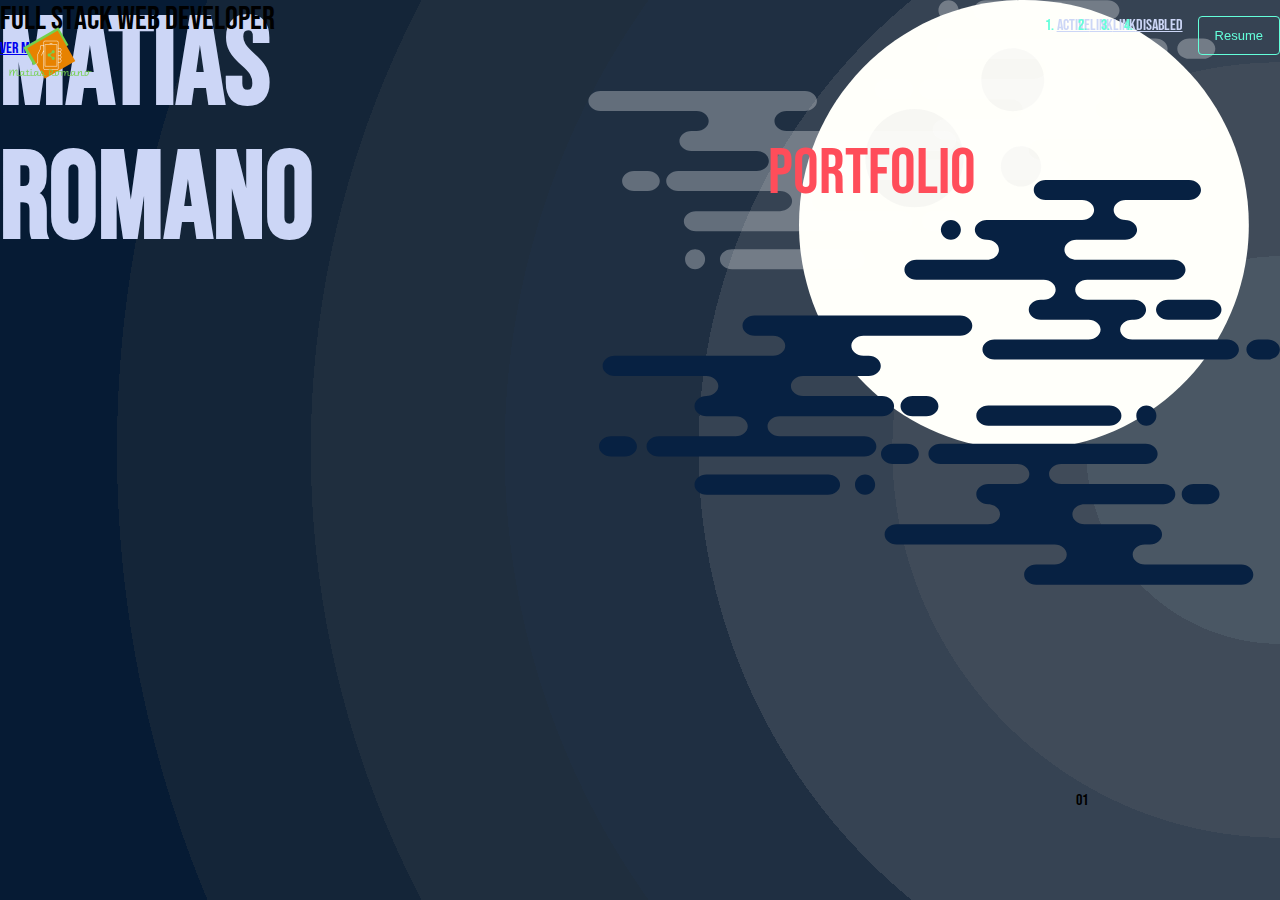
==== index.html @ b5dd3543 "cambios a la imagen del proyecto, borde de celu" ====
<!doctype html>
<html lang="en">
  <head>
    <!-- Required meta tags -->
    <meta charset="utf-8">
    <meta name="viewport" content="width=device-width, initial-scale=1">

    <!-- Bootstrap CSS -->
    <link href="https://cdn.jsdelivr.net/npm/bootstrap@5.0.2/dist/css/bootstrap.min.css" rel="stylesheet" integrity="sha384-EVSTQN3/azprG1Anm3QDgpJLIm9Nao0Yz1ztcQTwFspd3yD65VohhpuuCOmLASjC" crossorigin="anonymous">
    <link rel="preconnect" href="https://fonts.googleapis.com">
    <link rel="preconnect" href="https://fonts.gstatic.com" crossorigin>
    <link href="https://fonts.googleapis.com/css2?family=Bebas+Neue&display=swap" rel="stylesheet">
    <link rel="stylesheet" href="https://use.fontawesome.com/releases/v5.15.3/css/all.css" integrity="sha384-SZXxX4whJ79/gErwcOYf+zWLeJdY/qpuqC4cAa9rOGUstPomtqpuNWT9wdPEn2fk" crossorigin="anonymous">
    <link rel="stylesheet" href="./css/styles.css">
    <title>My curriculum</title>
  </head>
  <body class="fullscreen background-radial-gradient">
    <header>
        <div>
            <img src="../img/logo.png" alt="logo" class="w-100">
        </div> 
        <ul id="nav-list" class="nav justify-content-end align-items-center">
            <li class="nav-item pe-3 order-number-style">
              <a class="nav-link active color-gray-white" aria-current="page" href="#">Active</a>
            </li>
            <li class="nav-item pe-3 order-number-style">
              <a class="nav-link color-gray-white" href="#">Link</a>
            </li>
            <li class="nav-item pe-3 order-number-style">
              <a class="nav-link color-gray-white" href="#">Link</a>
            </li>
            <li class="nav-item pe-3 order-number-style">
              <a class="nav-link color-gray-white" href="#" tabindex="-1" aria-disabled="true">Disabled</a>
            </li>
            <li class="pe-3">
                <button class="button-costumized">Resume</button>
            </li>
        </ul>
        <div id="hamb-logo">
          <i id="menu" class="fas fa-bars"></i>
        </div>
    </header>
    <!-- Elementos de la seccion 1 -->
    <section id="section-1" class="move-inside-window">
      <h1 class="text-white font-size-title">MATIAS ROMANO</h1>
    </section>
    <div id="img-section-1" class="move-inside-window-img">
      <img src="../img/moon.svg" alt="" class="w-100">
      <p class="portfolio-title-style font-color-red">PORTFOLIO</p>
    </div>
    <div id="img-cloud-section-1" class="move-der-izq-cloud">
      <img src="../img/b_cloud01.svg" alt="" class="w-100">
    </div>
    <div id="img-cloud-section-2" class="move-der-izq-cloud">
      <img src="../img/b_cloud02.svg" alt="" class="w-100">
    </div>
    <div id="img-cloud-section-3" class="move-der-izq-cloud">
      <img src="../img/cloud1.svg" alt="" class="w-100">
    </div>
    <div id="img-cloud-section-4" class="move-der-izq-cloud">
      <img src="../img/cloud2.svg" alt="" class="w-100">
    </div>
    <div id="img-cloud-section-5" class="move-der-izq-cloud">
      <img src="../img/cloud3.svg" alt="" class="w-100">
    </div>
    <div id="number-section-1" class="move-inside-window-number">
      <p class="text-white">01</p>
    </div>
    <div id="btn-description-section-1" class="move-inside-window-btn">
      <p class="text-white font-size-subtitle">Full Stack Web Developer</p>
      <a class="btn btn-danger" href="./html/portfolio.html">Ver Mas 2</a>
    </div>
    <!-- Optional JavaScript; choose one of the two! -->
    <button id="btnMoveSection2" class="d-none"><i class="fas fa-chevron-up"></i></button>
    <button id="btnMoveSection1" class="move-btn-scroll-down-up appear-disappear-btn"><i class="fas fa-chevron-down"></i></button>
    <!-- Option 1: Bootstrap Bundle with Popper -->
    <script src="https://cdn.jsdelivr.net/npm/bootstrap@5.0.2/dist/js/bootstrap.bundle.min.js" integrity="sha384-MrcW6ZMFYlzcLA8Nl+NtUVF0sA7MsXsP1UyJoMp4YLEuNSfAP+JcXn/tWtIaxVXM" crossorigin="anonymous"></script>
    <script src="../js/main.js"></script>
    <!-- Option 2: Separate Popper and Bootstrap JS -->
    <!--
    <script src="https://cdn.jsdelivr.net/npm/@popperjs/core@2.9.2/dist/umd/popper.min.js" integrity="sha384-IQsoLXl5PILFhosVNubq5LC7Qb9DXgDA9i+tQ8Zj3iwWAwPtgFTxbJ8NT4GN1R8p" crossorigin="anonymous"></script>
    <script src="https://cdn.jsdelivr.net/npm/bootstrap@5.0.2/dist/js/bootstrap.min.js" integrity="sha384-cVKIPhGWiC2Al4u+LWgxfKTRIcfu0JTxR+EQDz/bgldoEyl4H0zUF0QKbrJ0EcQF" crossorigin="anonymous"></script>
    -->
  </body>
</html>
---- css/styles.css ----
* {
    margin: 0;
    padding: 0;
}

body {
    overflow: hidden;
    font-family: 'Bebas Neue', cursive;
}

header {
    /* background-color: #0a192f; */
    display: grid;
    grid-template-columns: 100px 1fr;
    position: fixed;
    top: 0;
    left: 0;
    background: transparent;
    right: 0;
    width: 100vw;
    z-index: 999;
}

header .color-gray-white {
    color: #ccd6f6;
}
 
.order-number-style {
    list-style: auto;
}

.order-number-style::marker {
    color: #64ffda;
}

.button-costumized {
    color: #64ffda;
    background-color: transparent;
    border: 1px solid #64ffda;
    border-radius: 4px;
    padding: 0.75rem 1rem;
    /* font-family: var(--font-mono); */
    line-height: 1;
    text-decoration: none;
    cursor: pointer;
    /* transition: var(--transition); */
    margin-left: 15px;
    font-size: 13px;
}

.fullscreen {
    position: relative;
    width: 100%;
    height: 100vh;
    transition: all 0.5s ease;
}

.background-radial-gradient {
    background-image: radial-gradient(circle at center right, rgb(74,87,100) 0%, rgb(74,87,100) 14.286%,rgb(64,75,89) 14.286%, rgb(64,75,89) 28.572%,rgb(54,67,83) 28.572%, rgb(54,67,83) 42.858%,rgb(31,47,66) 42.858%, rgb(31,47,66) 57.144%,rgb(31,46,62) 57.144%, rgb(31,46,62) 71.43%,rgb(20,37,56) 71.43%, rgb(20,37,56) 85.716%,rgb(6,27,52) 85.716%, rgb(6,27,52) 100.002%);
}

.move-out-window {
    transform: translate(0, -100px) 
}
.move-out-window-img{
    transform: translate(0, -1000px)
}

.move-out-window-number{
    /* display: none; */
}

.move-out-window-btn {
    transform: translate(-100px, 90vh)
}


.move-inside-window {
    animation-name: mover-arriba-abajo-izq-der;
    animation-duration: 1.5s;
    animation-timing-function: ease;
    animation-delay: 0s;
    animation-iteration-count: 1;
    animation-direction: normal;
    animation-fill-mode:both;  
}

.move-outside-window {
    animation-name: mover-abajo-arriba-der-izq;
    animation-duration: 1.5s;
    animation-timing-function: ease;
    animation-delay: 0s;
    animation-iteration-count: 1;
    animation-direction: normal;
    animation-fill-mode:both;  
}

.move-inside-window-img {
    animation-name: mover-arriba-abajo-der-izq;
    animation-duration: 1.5s;
    animation-timing-function: ease;
    animation-delay: 0s;
    animation-iteration-count: 1;
    animation-direction: normal;
    animation-fill-mode:both;  
}

.move-outside-window-img {
    animation-name: mover-abajo-arriba-izq-der;
    animation-duration: 1.5s;
    animation-timing-function: ease;
    animation-delay: 0s;
    animation-iteration-count: 1;
    animation-direction: normal;
    animation-fill-mode:both;  
}

.move-inside-window-number{
    animation-name: mover-abajo-arriba-der-izq-number;
    animation-duration: 1.5s;
    animation-timing-function: ease;
    animation-delay: 0s;
    animation-iteration-count: 1;
    animation-direction: normal;
    animation-fill-mode:both;
}

.move-outside-window-number{
    animation-name: mover-arriva-abajo-izq-der-number;
    animation-duration: 1.5s;
    animation-timing-function: ease;
    animation-delay: 0s;
    animation-iteration-count: 1;
    animation-direction: normal;
    animation-fill-mode:both;
}

.move-inside-window-btn{
    animation-name: mover-abajo-arriba-izq-der-btn;
    animation-duration: 1.5s;
    animation-timing-function: ease;
    animation-delay: 0s;
    animation-iteration-count: 1;
    animation-direction: normal;
    animation-fill-mode:both;
} 

.move-outside-window-btn{
    animation-name: mover-arriba-abajo-der-izq-btn;
    animation-duration: 1.5s;
    animation-timing-function: ease;
    animation-delay: 0s;
    animation-iteration-count: 1;
    animation-direction: normal;
    animation-fill-mode:both;
} 

.move-btn-scroll-up-down{
    animation-name: mover-boton-hacia-abajo;
    animation-duration: 1.5s;
    animation-timing-function: ease;
    animation-delay: 0s;
    animation-iteration-count: 1;
    animation-direction: normal;
    animation-fill-mode:both;
} 

.move-btn-scroll-down-up{
    animation-name: mover-boton-hacia-arriba;
    animation-duration: 1.5s;
    animation-timing-function: ease;
    animation-delay: 0s;
    animation-iteration-count: 1;
    animation-direction: normal;
    animation-fill-mode:both;
} 

.move-der-izq-cloud{
    animation-name: mover-der-izq;
    animation-duration: 1.5s;
    animation-timing-function: ease;
    animation-delay: 0s;
    animation-iteration-count: 1;
    animation-direction: normal;
    animation-fill-mode:both;
} 

.move-izq-der-cloud{
    animation-name: mover-izq-der;
    animation-duration: 1.5s;
    animation-timing-function: ease;
    animation-delay: 0s;
    animation-iteration-count: 1;
    animation-direction: normal;
    animation-fill-mode:both;
} 

.appear-disappear-btn{
    animation-name: button-animation;
    animation-duration: 1.5s;
    animation-timing-function: ease;
    animation-delay: 0s;
    animation-iteration-count: infinite;
    animation-direction: normal;
    animation-fill-mode:both;
} 

/* Barras de cargar */
.load-bar-1{
    animation-name: cargar-barra-uno;
    animation-duration: 1.5s;
    animation-timing-function: ease;
    animation-delay: 0s;
    animation-iteration-count: 1;
    animation-direction: normal;
    animation-fill-mode:both;
} 

.load-bar-2 {
    animation-name: cargar-barra-dos;
    animation-duration: 1.5s;
    animation-timing-function: ease;
    animation-delay: 0s;
    animation-iteration-count: 1;
    animation-direction: normal;
    animation-fill-mode:both;
}

.load-bar-3 {
    animation-name: cargar-barra-tres;
    animation-duration: 1.5s;
    animation-timing-function: ease;
    animation-delay: 0s;
    animation-iteration-count: 1;
    animation-direction: normal;
    animation-fill-mode:both;
}
.load-bar-4 {
    animation-name: cargar-barra-cuatro;
    animation-duration: 1.5s;
    animation-timing-function: ease;
    animation-delay: 0s;
    animation-iteration-count: 1;
    animation-direction: normal;
    animation-fill-mode:both;
}
.load-bar-5 {
    animation-name: cargar-barra-cinco;
    animation-duration: 1.5s;
    animation-timing-function: ease;
    animation-delay: 0s;
    animation-iteration-count: 1;
    animation-direction: normal;
    animation-fill-mode:both;
}
.load-bar-6 {
    animation-name: cargar-barra-seis;
    animation-duration: 1.5s;
    animation-timing-function: ease;
    animation-delay: 0s;
    animation-iteration-count: 1;
    animation-direction: normal;
    animation-fill-mode:both;
}
.load-bar-7 {
    animation-name: cargar-barra-siete;
    animation-duration: 1.5s;
    animation-timing-function: ease;
    animation-delay: 0s;
    animation-iteration-count: 1;
    animation-direction: normal;
    animation-fill-mode:both;
}
.load-bar-8 {
    animation-name: cargar-barra-ocho;
    animation-duration: 1.5s;
    animation-timing-function: ease;
    animation-delay: 0s;
    animation-iteration-count: 1;
    animation-direction: normal;
    animation-fill-mode:both;
}

.load-bar-9 {
    animation-name: cargar-barra-nueve;
    animation-duration: 1.5s;
    animation-timing-function: ease;
    animation-delay: 0s;
    animation-iteration-count: 1;
    animation-direction: normal;
    animation-fill-mode:both;
}

.card-animation{
    animation-name: moverImagenLeftToRight;
    animation-duration: 1.5s;
    animation-timing-function: ease;
    animation-delay: 0s;
    animation-iteration-count: 1;
    animation-direction: normal;
    animation-fill-mode:both;  
}
.card-animation-y{
    animation-name: mover;
    animation-duration: 1.5s;
    animation-timing-function: ease;
    animation-delay: 0s;
    animation-iteration-count: 1;
    animation-direction: normal;
    animation-fill-mode:both;  
}

.card-animation-y-delay-1{
    animation-name: mover;
    animation-duration: 0.5s;
    animation-timing-function: ease;
    animation-delay: 0s;
    animation-iteration-count: 1;
    animation-direction: normal;
    animation-fill-mode:both;  
}

.card-animation-y-delay-2{
    animation-name: mover;
    animation-duration: 1.5s;
    animation-timing-function: ease;
    animation-delay: 0.5s;
    animation-iteration-count: 1;
    animation-direction: normal;
    animation-fill-mode:both;  
}

.card-animation-y-delay-3{
    animation-name: mover;
    animation-duration: 1.5s;
    animation-timing-function: ease;
    animation-delay: 1s;
    animation-iteration-count: 1;
    animation-direction: normal;
    animation-fill-mode:both;  
}

.bar-container {
    display: grid;
    grid-template-columns: 100px 1fr;
    align-items: center;
    margin-bottom: 2vh;
}

.logo-tool-container {
    display: flex;
    justify-content: center;
    margin-right: 1vw;
    width: 80px;
    height: 20px;
}

/* Contenedor de botones */
.contenedor-botones {
    position: absolute;
    bottom: 0;
    width: 100vw;
    display: flex;
    justify-content: center;
    align-items: center;
    flex-direction: column;
}

.nav-styles-sm{
    display: flex!important;
    background: radial-gradient(black, transparent);
    background-image: linear-gradient(to right, #072142, #8c2b7a 42%, #ff4d5a);
    flex-direction: column;
    position: absolute;
    width: 100vw;
    height: 100vh;
    justify-content: center!important;
    align-items: center!important;
}

#btnMoveSection2 {
    background: transparent;
    border: none;
    color: #ccd6f6;
    font-size: 2rem;
    position: absolute;
    bottom: 50px;
    right: 45vw;
}

#btnMoveSection1 {
    background: transparent;
    border: none;
    color: #ccd6f6;
    font-size: 2rem;
    position: absolute;
    bottom: 1vh;
    right: 45vw;
}

#section-1, #section-2, #section-3 {
    position: absolute;
    transition: all 0.5s ease;
    width: 20vw;
}
#img-section-1, #img-section-2, #img-section-3 {
    position: absolute;
    height: 50vh;
    width: 40vw;
    right: 0;
    transition: all 0.5s ease;
}

#number-section-1, #number-section-2, #number-section-3 {
    position: absolute;
    bottom: 10vh;
    right: 15vw;
    transition: all 0.5s ease;
}

#btn-description-section-1, #btn-description-section-2, #btn-description-section-3 {
    position: absolute;
    width: 35vw;
    transition: all 0.5s ease;
}

#img-cloud-section-2 {
    position: absolute;
    height: 20vh;
    right:5vw;
    top: 0;
}

#img-cloud-section-1 {
    position: absolute;
    height: 20vh;
    top: 10vh;
    right:25vw;
}

#img-cloud-section-3 {
    position: absolute;
    height: 20vh;
    top: 10vh;
    right:25vw;
}

#img-cloud-section-3 {
    position: absolute;
    height: 20vh;
    top: 20vh;
    right: 0;
}

#img-cloud-section-4 {
    position: absolute;
    height: 20vh;
    top: 35vh;
    right:24vw;
}

#img-cloud-section-5 {
    position: absolute;
    height: 20vh;
    top: 45vh;
    right:2vw;
}

img {
    width: 100%;
    height: 100%;
    object-fit: contain;
    pointer-events: none;
}


.font-size-title {
    font-size: 7.6rem;
}
.font-size-subtitle{
    font-size: 2rem;
}

.font-color-red {
    color: #ff4d5a;
}

.portfolio-title-style{
    position: absolute;
    top: 30%;
    font-size: 5vw;
    z-index: 1000;
}

#hamb-logo{
    display: none;
}
.no-mostrar {
    display: none;
}

.load-bar-border {
    width: 100%;
    height: 10px;
    border: 1px solid gray;
    border-radius: 5px;
}

.fill-color{
    background-image: linear-gradient(to right, #072142, #8c2b7a 42%, #ff4d5a);
    border-radius: 5px;
    transition: all 0.5s ease;
}

#nav-list{
    display: flex;
    justify-content: flex-end;
    padding-top: 1rem;
    list-style: none;
}

#rombo .contenido{
    border-radius:10px;
    background-color:rgb(60, 221, 185);
    padding:0;
    width:200px;
    height:200px;
    margin:auto;
    text-align:center;
    display:block;
    border:5px solid white;
    -ms-transform: rotate(45deg);
    -webkit-transform: rotate(45deg); 
    transform: rotate(45deg);
    /* transform: sesgar (25deg);
    -webkit-transform: asimetría (25deg);
    -moz-transform: sesgar (25deg);
    -ms-transform: sesgar (25deg);
    -o-transform: sesgar (25deg);
    transition: transform  0.1s cubic-bezier(0, 1.8, 1, 1.8); */
}

.container-skills-and-photo {
    display: grid;
    /* justify-content: space-around; */
    grid-template-columns: repeat(2, 1fr);
    justify-content: center;
    align-items: center;
    grid-column-gap: 5vw;
}

.skills {
    padding: 0 15%;
}

.photo {
    position: relative;
    width: 300px;
    height: 300px;
    margin: 0 auto;
    background-color: #124170; /* Used if the image is unavailable */
    background-position: center; /* Center the image */
    background-repeat: no-repeat; /* Do not repeat the image */
    background-size: cover; /* Resize the background image to cover the entire container */
    clip-path: polygon(50% 0%, 100% 50%, 50% 100%, 0% 50%);
    transition: all 0.5s ease;
}
.photo img{
    opacity: 0.5;
    transition: all 0.5s ease;
}
.photo:hover {
    opacity: 0.9;
    background-color: #64ffda;
}
.photo:hover img{
    opacity: 1;
    width: 100%;
    height: 100%;
}
.adaptar-imagen-dev {
    clip-path: polygon(50% 0%, 100% 50%, 50% 100%, 0% 50%);
    width: 290px;
    height: 290px;
    object-fit: cover;
}
.adaptar-imagen-dev:hover {
    opacity: 0.5;
}
.about-me-data{
    display: none;
}

.about-me-data-lg{
    display: block;
}

.body-about-me {
    background-color: #0a192f;
    overflow: hidden;
    font-family: 'Roboto', sans-serif;
}

.btn-education {
    text-decoration: none;
    background-color: transparent;
    color: #8892b0;
    font-size: 13px;
    border: 0;
    border-left: 2px solid #233554;
    transition: all 0.5s ease;
}

.general-styles-ed-data {
    transition: all 0.5s ease;
}

.selected-btn-education {
    border-left: 2px solid #64ffda;  
}

.deselected-btn-education {
    border-left: 2px solid #233554;  
}

.education-button-container {
    display: grid;
}

.education-container {
    height: 30vh;
    display: grid;
    grid-template-columns: repeat(2, 1fr);
}

.gray-white-color {
    color: #ccd6f6;
}

.green-color {
    color: #64ffda;
}

.gray-darker-color {
    color:#8892b0;
}

.hide-education-information{
    display: none;
}

.show-education-information{
    display: block;
    -webkit-animation: fadeIn 1s;
    animation: fadeIn 1s;
}

.footer-styles{
    overflow: hidden;
    position: relative;
}

.square-2 {
    transform: translate(0, 30px) rotate(-9deg);
    background: #64ffda;
    height: 40vh;
    width: 200%;
    text-align: center;
}

.social-media {
    position: absolute;
    top: 20%;
    left: 5%;
    display: flex;
    margin: 0 20px;
    font-size: 40px;
}
.derechos-reservados {
    position: absolute;
    right: 20%;
    top: 5%;
    color: #ff4d5a;
    z-index: 100;
}

.logo-footer-container {
    width: 90px;
    display: flex;
    height: 90px;
    margin: 0 auto;
}

.padding-top-costumized {
    padding-top: 20vh;
}

.modify-background{
    padding: 5px 3vw;
    background-color: rgba(10, 25, 47, 0.85);
    backdrop-filter: blur(10px);
    opacity: 1;
    transition: all 0.3s ease;
}

.ocultar-header {
    transition: all 0.3s ease-out;
    transform: translate(0, -100px);
    /* opacity: 0;
    height: 0; */
    overflow: hidden;
}

.mostrar-header {
    position: fixed;
    transform: translate(0, 50px);
    top: -65px;
    left: 0;
    right: 0;
    z-index: 999;
    /* transition: 0.2s top cubic-bezier(.5,.73,.5,.74); */
}

.titulos-secciones {
    color: #ccd6f6;
    font-weight: 900;
}
.project-content {
    position: relative;
    grid-area: 1 / 1 / -1 / 7;
}
.project-overline {
    margin: 10px 0px;
    color: #64ffda;
    font-size: 13px;
    font-weight: 400;
}
.project-title a {
    color: #ccd6f6;
    font-size: clamp(24px, 5vw, 28px);
    margin: 0px 0px 20px;
    text-decoration: none;
}

.project-description {
    box-shadow: 0 10px 30px -15px rgba(2,12,27,0.7);
    transition: all 0.25s cubic-bezier(0.645, 0.045, 0.355, 1);
    position: relative;
    z-index: 2;
    padding: 25px;
    border-radius: 4px;
    background-color: #112240;
    color: #a8b2d1;
    font-size: 18px;
}
.project-tech-list {
    display: flex;
    flex-wrap: wrap;
    position: relative;
    z-index: 2;
    margin: 25px 0px 10px;
    padding: 0px;
    list-style: none;
}

.project-tech-list li {
    margin: 0px 20px 5px 0px;
    color: #a8b2d1;
    font-size: 13px;
    white-space: nowrap;
}

.project-links {
    display: flex;
    -webkit-box-align: center;
    align-items: center;
    position: relative;
    margin-top: 10px;
    margin-left: -10px;
    color: #ccd6f6;
}

.project-links a {
    display: flex;
    -webkit-box-pack: center;
    justify-content: center;
    -webkit-box-align: center;
    align-items: center;
    padding: 10px;
    position: relative;
    z-index: 1;
    text-decoration: none;
    text-decoration-skip-ink: auto;
    color: inherit;
    position: relative;
    transition: all 0.25s cubic-bezier(0.645, 0.045, 0.355, 1);;
}

.estilosli {
    position: relative;
    display: grid;
    gap: 10px;
    grid-template-columns: repeat(12, 1fr);
    -webkit-box-align: center;
    align-items: center;
}

#hexagon {
    width: 100px;
    height: 57.735px;
    background: red;
    position: relative;
  }
  #hexagon::before {
    content: "";
    position: absolute;
    top: -28.8675px;
    left: 0;
    width: 0;
    height: 0;
    border-left: 50px solid transparent;
    border-right: 50px solid transparent;
    border-bottom: 28.8675px solid red;
  }
  #hexagon::after {
    content: "";
    position: absolute;
    bottom: -28.8675px;
    left: 0;
    width: 0;
    height: 0;
    border-left: 50px solid transparent;
    border-right: 50px solid transparent;
    border-top: 28.8675px solid red;
  }
    
   
@keyframes mover-arriba-abajo-izq-der {
    0% { transform: translate(0, -100px);
         opacity: 0;
        }
    100% { transform: translate(5vw, 20vh); 
           opacity: 1;
    }

}

@keyframes mover-abajo-arriba-der-izq {
    0% { transform: translate(0, 0);
         opacity: 0;
        }
    100% { transform: translate(-5vw, -20vh); 
           opacity: 1;
    }

}

@keyframes mover-abajo-arriba-der-izq-number {
    0% { transform: translate(10vw, 10vh);
        opacity: 0;
       }
   100% { transform: translate(0, 0); 
          opacity: 1;
   }
}

@keyframes mover-arriva-abajo-izq-der-number {
    0% { transform: translate(0, 0);
        opacity: 0;
       }
   100% { transform: translate(-10vw, -10vh); 
          opacity: 1;
   }
}


@keyframes mover-arriba-abajo-der-izq {
    0% { transform: translate(0, -1000px);
         opacity: 0;
        }
    100% { transform: translate(-5vw, 20vh); 
           opacity: 1;
    }

}


@keyframes mover-abajo-arriba-izq-der {
    0% { transform: translate(0, 0);
        opacity: 0;
       }
   100% { transform: translate(0, -1000px); 
          opacity: 1;
   }
}

@keyframes mover-abajo-arriba-izq-der-btn {
    0% { transform: translate(0px, 100vh);
        opacity: 0;
       }
   100% { transform: translate(5vw, 70vh); 
          opacity: 1;
   }
}

@keyframes mover-arriba-abajo-der-izq-btn {
    0% { transform: translate(0, 0);
        opacity: 0;
       }
   100% { transform: translate(0, -100vh); 
          opacity: 1;
   }
}

/* @keyframes mover-abajo-arriba-der-izq {
    0% { transform: translate(100vw, 100vh);
        opacity: 0;
       }
   100% { transform: translate(95vw, 75vh); 
          opacity: 1;
   }
} */

@keyframes mover-boton-hacia-abajo {
    0% { transform: translate(-20px, -20px);
        opacity: 0;
       }
   100% { transform: translate(0, 0); 
          opacity: 1;
   }
}

@keyframes mover-boton-hacia-arriba {
    0% { transform: translate(20px, 20px);
        opacity: 0;
       }
   100% { transform: translate(0, 0); 
          opacity: 1;
   }
}

@keyframes mover-der-izq {
    0% { transform: translate(5vw, 0);
        opacity: 0;
       }
   100% { transform: translate(0, 12vh); 
          opacity: 1;
   }
}

@keyframes mover-izq-der {
    0% { width: 30vw;
        opacity: 1;
       }
   100% { width: 0;
          opacity: 0;
   }
}

@keyframes button-animation {
    0% {
        opacity: 0;
       }
   100% {
          opacity: 1;
   }
}

/* Estilo de las load bars */
@keyframes cargar-barra-uno {
    0% { width: 0%;
        opacity: 0;
       }
   100% { width: 25%;
          opacity: 1;
   }
}

@keyframes cargar-barra-dos {
    0% { width: 0%;
        opacity: 0;
       }
   100% { width: 55%;
          opacity: 1;
   }
}

@keyframes cargar-barra-tres {
    0% { width: 0%;
        opacity: 0;
       }
   100% { width: 95%;
          opacity: 1;
   }
}

@keyframes cargar-barra-cuatro {
    0% { width: 0%;
        opacity: 0;
       }
   100% { width: 95%;
          opacity: 1;
   }
}

@keyframes cargar-barra-cinco {
    0% { width: 0%;
        opacity: 0;
       }
   100% { width: 95%;
          opacity: 1;
   }
}

@keyframes cargar-barra-seis {
    0% { width: 0%;
        opacity: 0;
       }
   100% { width: 95%;
          opacity: 1;
   }
}

@keyframes cargar-barra-siete {
    0% { width: 0%;
        opacity: 0;
       }
   100% { width: 95%;
          opacity: 1;
   }
}


@keyframes cargar-barra-ocho {
    0% { width: 0%;
        opacity: 0;
       }
   100% { width: 95%;
          opacity: 1;
   }
}

@keyframes mostrar-ed-data {
    0% { width: 0%;
        opacity: 0;
       }
   100% { width: 100%;
          opacity: 1;
   }
}
@keyframes ocultar-ed-data {
    0% { width: 100%;
        opacity: 0;
       }
   100% { width: 0%;
          opacity: 1;
   }
}

@keyframes cargar-barra-nueve {
    0% { width: 0%;
        opacity: 0;
       }
   100% { width: 95%;
          opacity: 1;
   }
}

@keyframes moverImagenLeftToRight {
    0% { transform: translateX(50px);
         opacity: 0;
        }
    100% { transform: translateX(0px); 
           opacity: 1;
    }

}

@keyframes mover {
    0% { transform: translateY(50px);
         opacity: 0;
        }
    100% { transform: translateY(0px); 
           opacity: 1;
    }

}

.project-image {
    box-shadow: 0 10px 30px -15px var(--navy-shadow);
    transition: var(--transition);
    grid-area: 1 / 6 / -1 / -1;
    position: relative;
    z-index: 1;
    border: 5px solid black;
    width: 80%;
    height: 300px;
    border-bottom-width: 40px;
    border-top-width: 30px;
    border-radius: 15px;
}
.project-image::after {
    content: '';
    display: block;
    background: black;
    height: 20px;
    margin-top: 3rem;
}

.project-image::before {
    content: '';
    display: block;
    width: 80px;
    height: 10px;
    position: absolute;
    background: #ccd6f6;
    bottom: -3.9rem;
    left: 42%;
}

.project-image img{
    object-fit: cover;
}


  @-webkit-keyframes fadeIn {
    from { opacity: 0; }
      to { opacity: 1; }
}
@keyframes fadeIn {
    from { opacity: 0; }
      to { opacity: 1; }
}

@keyframes mover-link-1-hacia-arriba {
    0% { transform: translate(0, -10px);
        opacity: 0;
       }
   100% { transform: translate(0, 0); 
          opacity: 1;
   }
}
.mover-link-1 {
    animation-name: mover-link-1-hacia-arriba;
    animation-duration: 0.3s;
    animation-timing-function: ease;
    animation-delay: 0s;
    animation-iteration-count: 1;
    animation-direction: normal;
    animation-fill-mode:both;
}
.mover-link-2 {
    animation-name: mover-link-1-hacia-arriba;
    animation-duration: 0.3s;
    animation-timing-function: ease;
    animation-delay: 0.3s;
    animation-iteration-count: 1;
    animation-direction: normal;
    animation-fill-mode:both;
}
.mover-link-3 {
    animation-name: mover-link-1-hacia-arriba;
    animation-duration: 0.3s;
    animation-timing-function: ease;
    animation-delay: 0.6s;
    animation-iteration-count: 1;
    animation-direction: normal;
    animation-fill-mode:both;
}
.mover-link-4 {
    animation-name: mover-link-1-hacia-arriba;
    animation-duration: 0.3s;
    animation-timing-function: ease;
    animation-delay: 0.9s;
    animation-iteration-count: 1;
    animation-direction: normal;
    animation-fill-mode:both;
}
.mover-link-5 {
    animation-name: mover-link-1-hacia-arriba;
    animation-duration: 0.3s;
    animation-timing-function: ease;
    animation-delay: 1.2s;
    animation-iteration-count: 1;
    animation-direction: normal;
    animation-fill-mode:both;
}

h1, h2, h3, h4, h5, h6 {
    margin: 0px 0px 10px;
    font-weight: 600;
    color: #ccd6f6;
    line-height: 1.1;
}

.big-heading {
    margin: 0px;
    font-size: clamp(40px, 8vw, 65px);
}

.color-gris-oscuro {
    margin-top: 10px;
    color: #8892b0;
    line-height: 0.9;
}

.estilos-presentacion-inicial{
    color: #8892b0;
    font-size: 20px;
    line-height: 1.3;
}

.numbered-heading-section {
    color: #ccd6f6;
    display: flex;
    -webkit-box-align: center;
    align-items: center;
    position: relative;
    margin: 10px 0px 40px;
    white-space: nowrap;
}
.numbered-heading-section::before {
    position: relative;
    bottom: 4px;
    counter-increment: section 1;
    content: "0" counter(section) ".";
    margin-right: 10px;
    color: #64ffda;
    font-weight: 400;
}

.numbered-heading-section::after {
    content: "";
    display: block;
    position: relative;
    opacity: 0.2;
    top: -5px;
    width: 300px;
    height: 1px;
    margin-left: 20px;
    background-color: #ccd6f6;
}

.numbered-heading-section-2 {
    color: #ccd6f6;
    display: flex;
    -webkit-box-align: center;
    align-items: center;
    position: relative;
    margin: 10px 0px 40px;
    white-space: nowrap;
}
.numbered-heading-section-2::before {
    position: relative;
    bottom: 4px;
    counter-increment: section 1;
    content: "02.";
    margin-right: 10px;
    color: #64ffda;
    font-weight: 400;
}

.numbered-heading-section-2::after {
    content: "";
    display: block;
    position: relative;
    opacity: 0.2;
    top: -5px;
    width: 300px;
    height: 1px;
    margin-left: 20px;
    background-color: #ccd6f6;
}

.numbered-heading-section-3 {
    color: #ccd6f6;
    display: flex;
    -webkit-box-align: center;
    align-items: center;
    position: relative;
    margin: 10px 0px 40px;
    white-space: nowrap;
}
.numbered-heading-section-3::before {
    position: relative;
    bottom: 4px;
    counter-increment: section 1;
    content: "03.";
    margin-right: 10px;
    color: #64ffda;
    font-weight: 400;
}

.numbered-heading-section-3::after {
    content: "";
    display: block;
    position: relative;
    opacity: 0.2;
    top: -5px;
    width: 300px;
    height: 1px;
    margin-left: 20px;
    background-color: #ccd6f6;
}

.numbered-heading-section-4 {
    color: #ccd6f6;
    display: flex;
    -webkit-box-align: center;
    align-items: center;
    position: relative;
    margin: 10px 0px 40px;
    white-space: nowrap;
}
.numbered-heading-section-4::before {
    position: relative;
    bottom: 4px;
    counter-increment: section 1;
    content: "04.";
    margin-right: 10px;
    color: #64ffda;
    font-weight: 400;
}

.numbered-heading-section-4::after {
    content: "";
    display: block;
    position: relative;
    opacity: 0.2;
    top: -5px;
    width: 300px;
    height: 1px;
    margin-left: 20px;
    background-color: #ccd6f6;
}
.smartphone {
    position: relative;
    width: 360px;
    height: 640px;
    margin: auto;
    border: 16px black solid;
    border-top-width: 60px;
    border-bottom-width: 60px;
    border-radius: 36px;
  }
  
  /* The horizontal line on the top of the device */
  .smartphone:before {
    content: '';
    display: block;
    width: 60px;
    height: 5px;
    position: absolute;
    top: -30px;
    left: 50%;
    transform: translate(-50%, -50%);
    background: #333;
    border-radius: 10px;
  }
  
  /* The circle on the bottom of the device */
  .smartphone:after {
    content: '';
    display: block;
    width: 35px;
    height: 35px;
    position: absolute;
    left: 50%;
    bottom: -65px;
    transform: translate(-50%, -50%);
    background: #333;
    border-radius: 50%;
  }

  .laptop {
    -webkit-transform-origin: 0 0;
    transform-origin: 0 0;
    -webkit-transform: scale(.6) translate(-50%); /* Scaled down for a better Try-it experience (change to 1 for full scale) */
    transform: scale(.6) translate(-50%); /* Scaled down for a better Try-it experience (change to 1 for full scale) */
    left: 50%;
    position: absolute;
    width: 1366px;
    height: 800px;
    border-radius: 6px;
    border-style: solid;
    border-color: black;
    border-width: 24px 24px 80px;
    background-color: black;
  
  }
  
  /* The keyboard of the laptop */
  .laptop:after {
    content: '';
    display: block;
    position: absolute;
    width: 1600px;
    height: 60px;
    margin: 80px 0 0 -110px;
    background: black;
    border-radius: 6px;
  }
  
  /* The top of the keyboard */
  .laptop:before {
    content: '';
    display: block;
    position: absolute;
    width: 250px;
    height: 30px;
    bottom: -110px;
    left: 50%;
    -webkit-transform: translate(-50%);
    transform: translate(-50%);
    background: #f1f1f1;
    border-bottom-left-radius: 5px;
    border-bottom-right-radius: 5px;
    z-index: 1;
  }
  @media (max-width: 768px) {
    
}
  @media (max-width: 1440px) {
    .project-image {
        box-shadow: 0 10px 30px -15px var(--navy-shadow);
        transition: var(--transition);
        grid-area: 1 / 6 / -1 / -1;
        position: relative;
        z-index: 1;
        border: 5px solid black;
        width: 70%;
        height: 300px;
        border-bottom-width: 40px;
        border-top-width: 30px;
        border-radius: 15px;
    }
    .project-image::before {
        content: '';
        display: block;
        width: 80px;
        height: 10px;
        position: absolute;
        background: #ccd6f6;
        bottom: -3.9rem;
        left: 45%;
    }
}
  @media (max-width: 1024px) {
    .project-image {
        box-shadow: 0 10px 30px -15px var(--navy-shadow);
        transition: var(--transition);
        grid-area: 1 / 6 / -1 / -1;
        position: relative;
        z-index: 1;
        border: 5px solid black;
        width: 90%;
        height: 300px;
        border-bottom-width: 40px;
        border-top-width: 30px;
        border-radius: 15px;
    }
}
@media (max-width: 768px) {
    
    #img-cloud-section-2 {
        position: absolute;
        width: 30vw;
        right: 5vw;
        right: 15vw;
        top: 10vh;
    }

    #img-cloud-section-1 {
        position: absolute;
        width: 30vw;
        top: 15vh;
        right: 60vw;
    }

    #img-cloud-section-3 {
        position: absolute;
        width: 30vw;
        top: 25vh;
        right: 15vw;
    }
    #img-cloud-section-4 {
        position: absolute;
        width: 30vw;
        top: 30vh;
        right: 55vw;
    }

    #img-cloud-section-5 {
        position: absolute;
        width: 30vw;
        top: 40vh;
        right: 30vw;
    }
    #img-section-1, #img-section-2, #img-section-3 {
        position: absolute;
        height: 45vh;
        width: 50vw;
        right: 20vw;
        transition: all 0.5s ease;
    }
    .font-size-title {
        font-size: 1.6rem;
    }
    #section-1, #section-2, #section-3 {
        position: absolute;
        transition: all 0.5s ease;
        width: auto;
        bottom: 45vh;
    }
    .font-size-subtitle{
        font-size: 1rem;
    }

    #btn-description-section-1, #btn-description-section-2, #btn-description-section-3 {
        position: absolute;
        width: 80vw;
        transition: all 0.5s ease;
        top: 2vh;
    }
    #nav-list {
        display: none;
    }
    #hamb-logo{
        position: relative;
        color: #FFF;
        display: flex;
        justify-content: flex-end;
        align-items: center;
        padding-right: 2rem;
        font-size: 2rem;
    }
    .container-skills-and-photo {
        display: grid;
        /* justify-content: space-around; */
        grid-template-columns: 1fr;
        /* justify-content: center; */
        align-items: center;
        grid-row-gap: 15vw;
        grid-template-rows: repeat(2, auto);
    }
    .about-me-data{
        display: block;
        padding: 0 10%;
        text-align: center;
    }
    .about-me-data-lg{
        display: none;
    }
    .project-image {
        box-shadow: 0 10px 30px -15px var(--navy-shadow);
        transition: var(--transition);
        grid-area: 1 / 6 / -1 / -1;
        position: relative;
        z-index: 1;
        border: 5px solid black;
        width: 50%;
        height: 300px;
        border-bottom-width: 40px;
        border-top-width: 30px;
        border-radius: 15px;
    }
    .project-image::after {
        content: '';
        display: none;
        background: black;
        height: 20px;
        margin-top: 3rem;
    }
    
    .project-image::before {
        content: '';
        display: none;
        width: 80px;
        height: 10px;
        position: absolute;
        background: #ccd6f6;
        bottom: -3.9rem;
        left: 42%;
    }
  }
@media (max-width: 576px) {
    .project-image {
        box-shadow: 0 10px 30px -15px var(--navy-shadow);
        transition: var(--transition);
        grid-area: 1 / 6 / -1 / -1;
        position: relative;
        z-index: 1;
        border: 5px solid black;
        width: 70%;
        height: 300px;
        border-bottom-width: 40px;
        border-top-width: 30px;
        border-radius: 15px;
    } 
    .project-image::after {
        content: '';
        display: none;
        background: black;
        height: 20px;
        margin-top: 3rem;
    }
    
    .project-image::before {
        content: '';
        display: none;
        width: 80px;
        height: 10px;
        position: absolute;
        background: #ccd6f6;
        bottom: -3.9rem;
        left: 42%;
    } 
}
@media (max-width: 500px ) {
    .project-image {
        box-shadow: 0 10px 30px -15px var(--navy-shadow);
        transition: var(--transition);
        grid-area: 1 / 6 / -1 / -1;
        position: relative;
        z-index: 1;
        border: 5px solid black;
        width: 70%;
        height: 300px;
        border-bottom-width: 40px;
        border-top-width: 30px;
        border-radius: 15px;
    } 
    .project-image::after {
        content: '';
        display: none;
        background: black;
        height: 20px;
        margin-top: 3rem;
    }
    
    .project-image::before {
        content: '';
        display: none;
        width: 80px;
        height: 10px;
        position: absolute;
        background: #ccd6f6;
        bottom: -3.9rem;
        left: 42%;
    } 
}

@media (max-width: 425px ) {
    .project-image {
        box-shadow: 0 10px 30px -15px var(--navy-shadow);
        transition: var(--transition);
        grid-area: 1 / 6 / -1 / -1;
        position: relative;
        z-index: 1;
        border: 5px solid black;
        width: 80%;
        height: 300px;
        border-bottom-width: 40px;
        border-top-width: 30px;
        border-radius: 15px;
    }
}
@media (max-width: 375px ) {
    .project-image {
        box-shadow: 0 10px 30px -15px var(--navy-shadow);
        transition: var(--transition);
        grid-area: 1 / 6 / -1 / -1;
        position: relative;
        z-index: 1;
        border: 5px solid black;
        width: 80%;
        height: 250px;
        border-bottom-width: 40px;
        border-top-width: 30px;
        border-radius: 15px;
    }
}
@media (max-width: 320px ) {
    .project-image {
        box-shadow: 0 10px 30px -15px var(--navy-shadow);
        transition: var(--transition);
        grid-area: 1 / 6 / -1 / -1;
        position: relative;
        z-index: 1;
        border: 5px solid black;
        width: 80%;
        height: 250px;
        border-bottom-width: 40px;
        border-top-width: 30px;
        border-radius: 15px;
    }
}
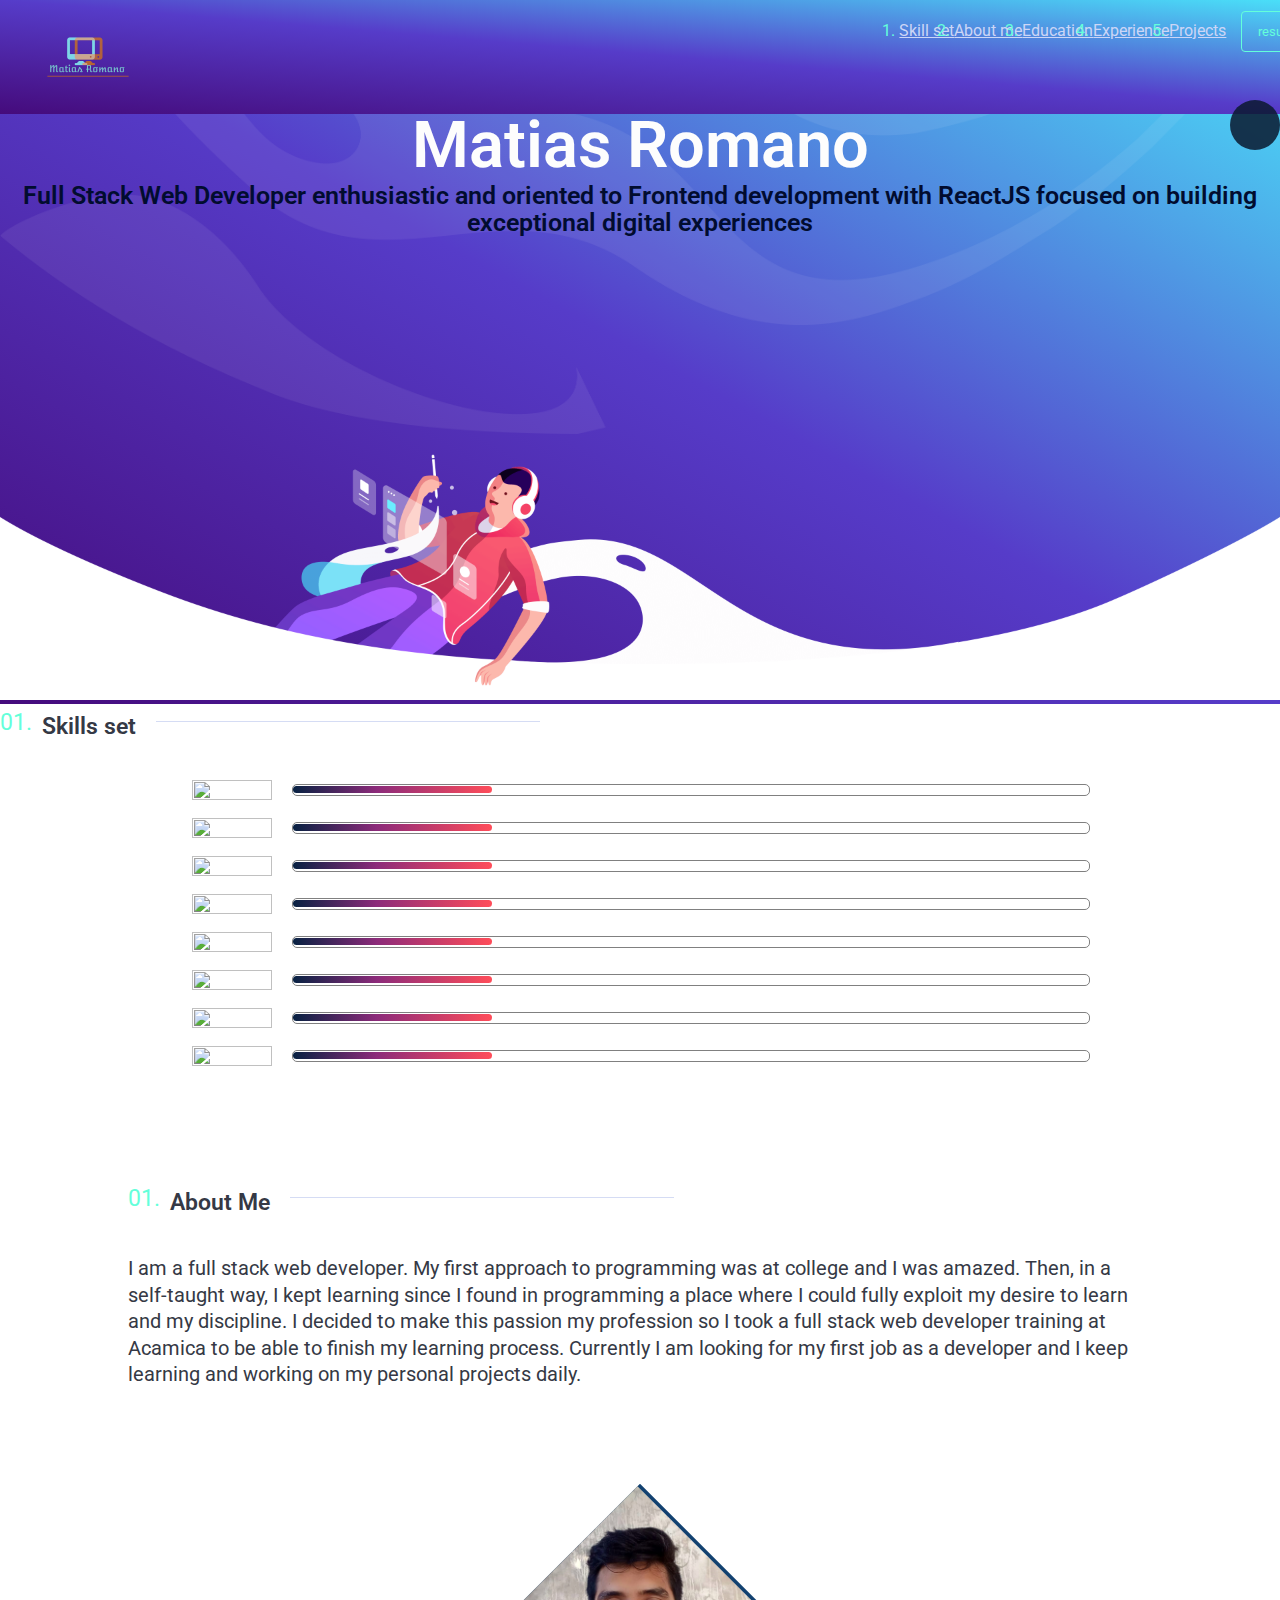
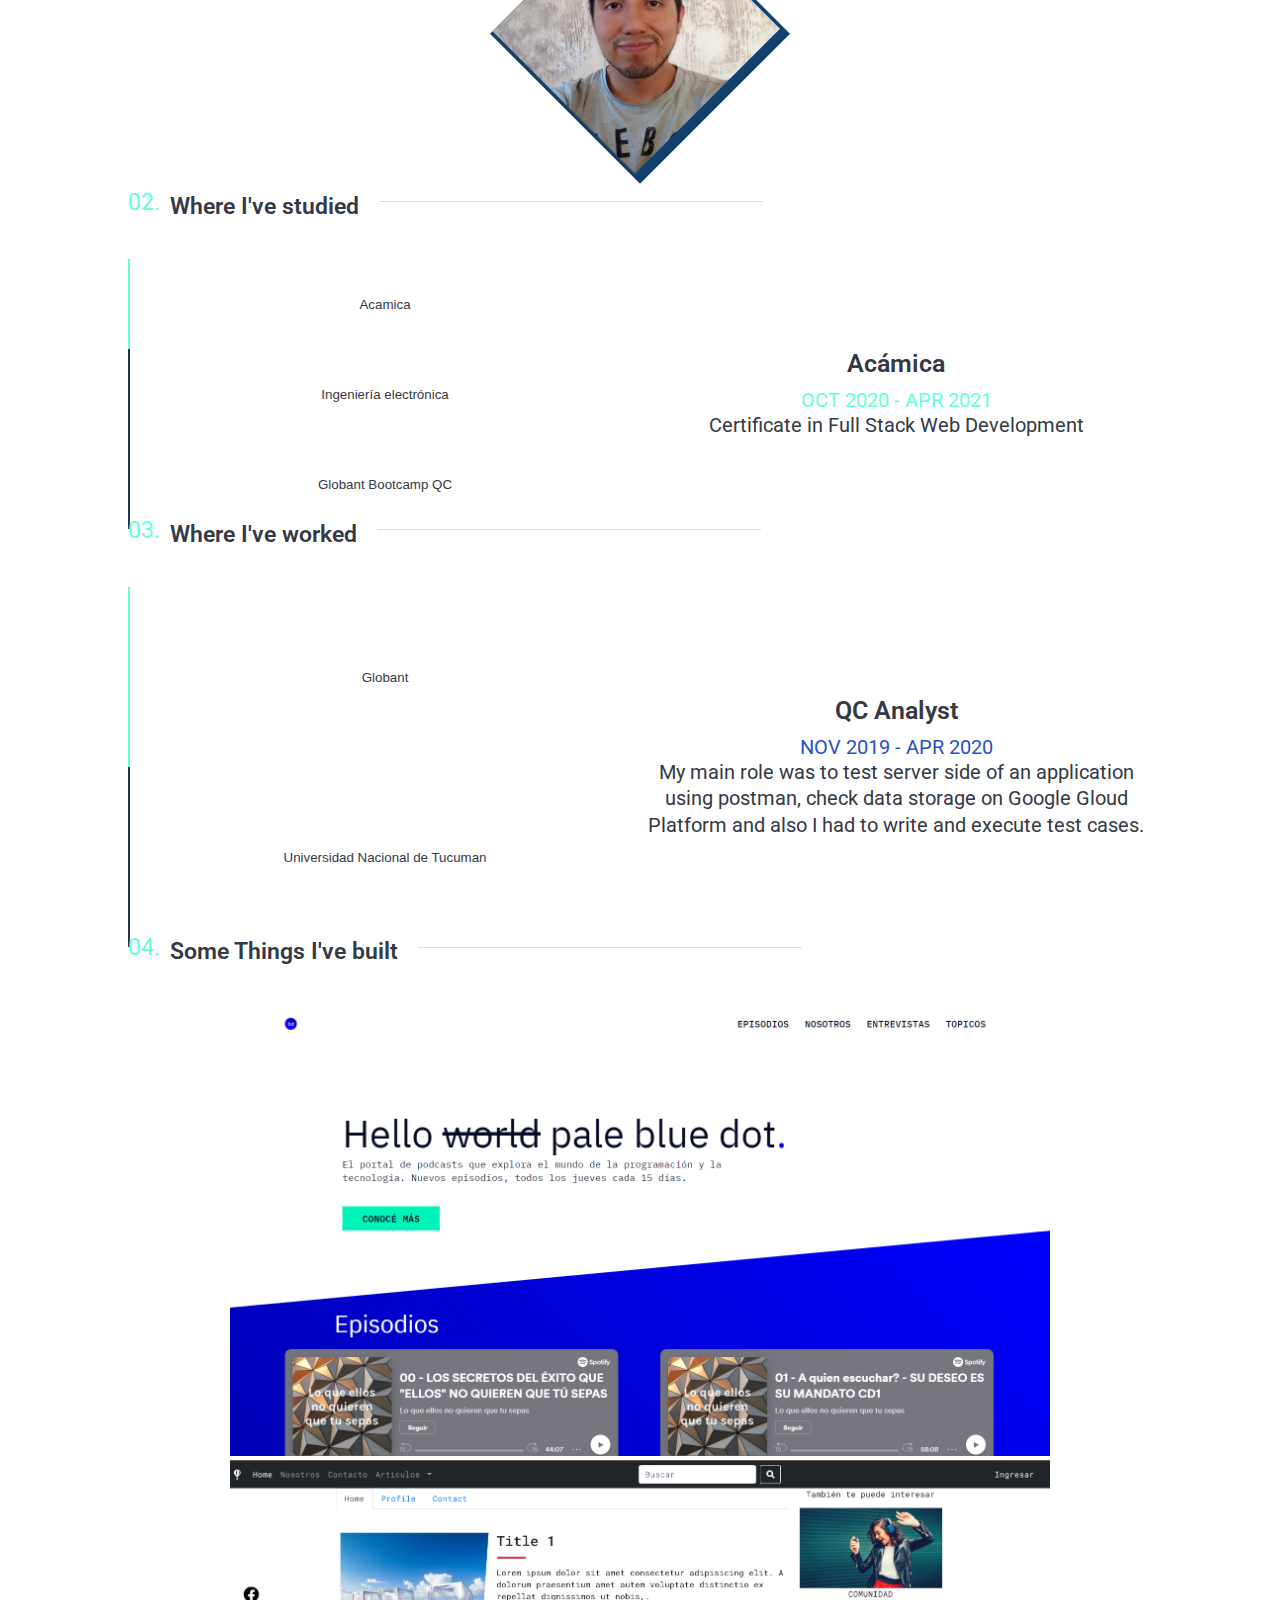
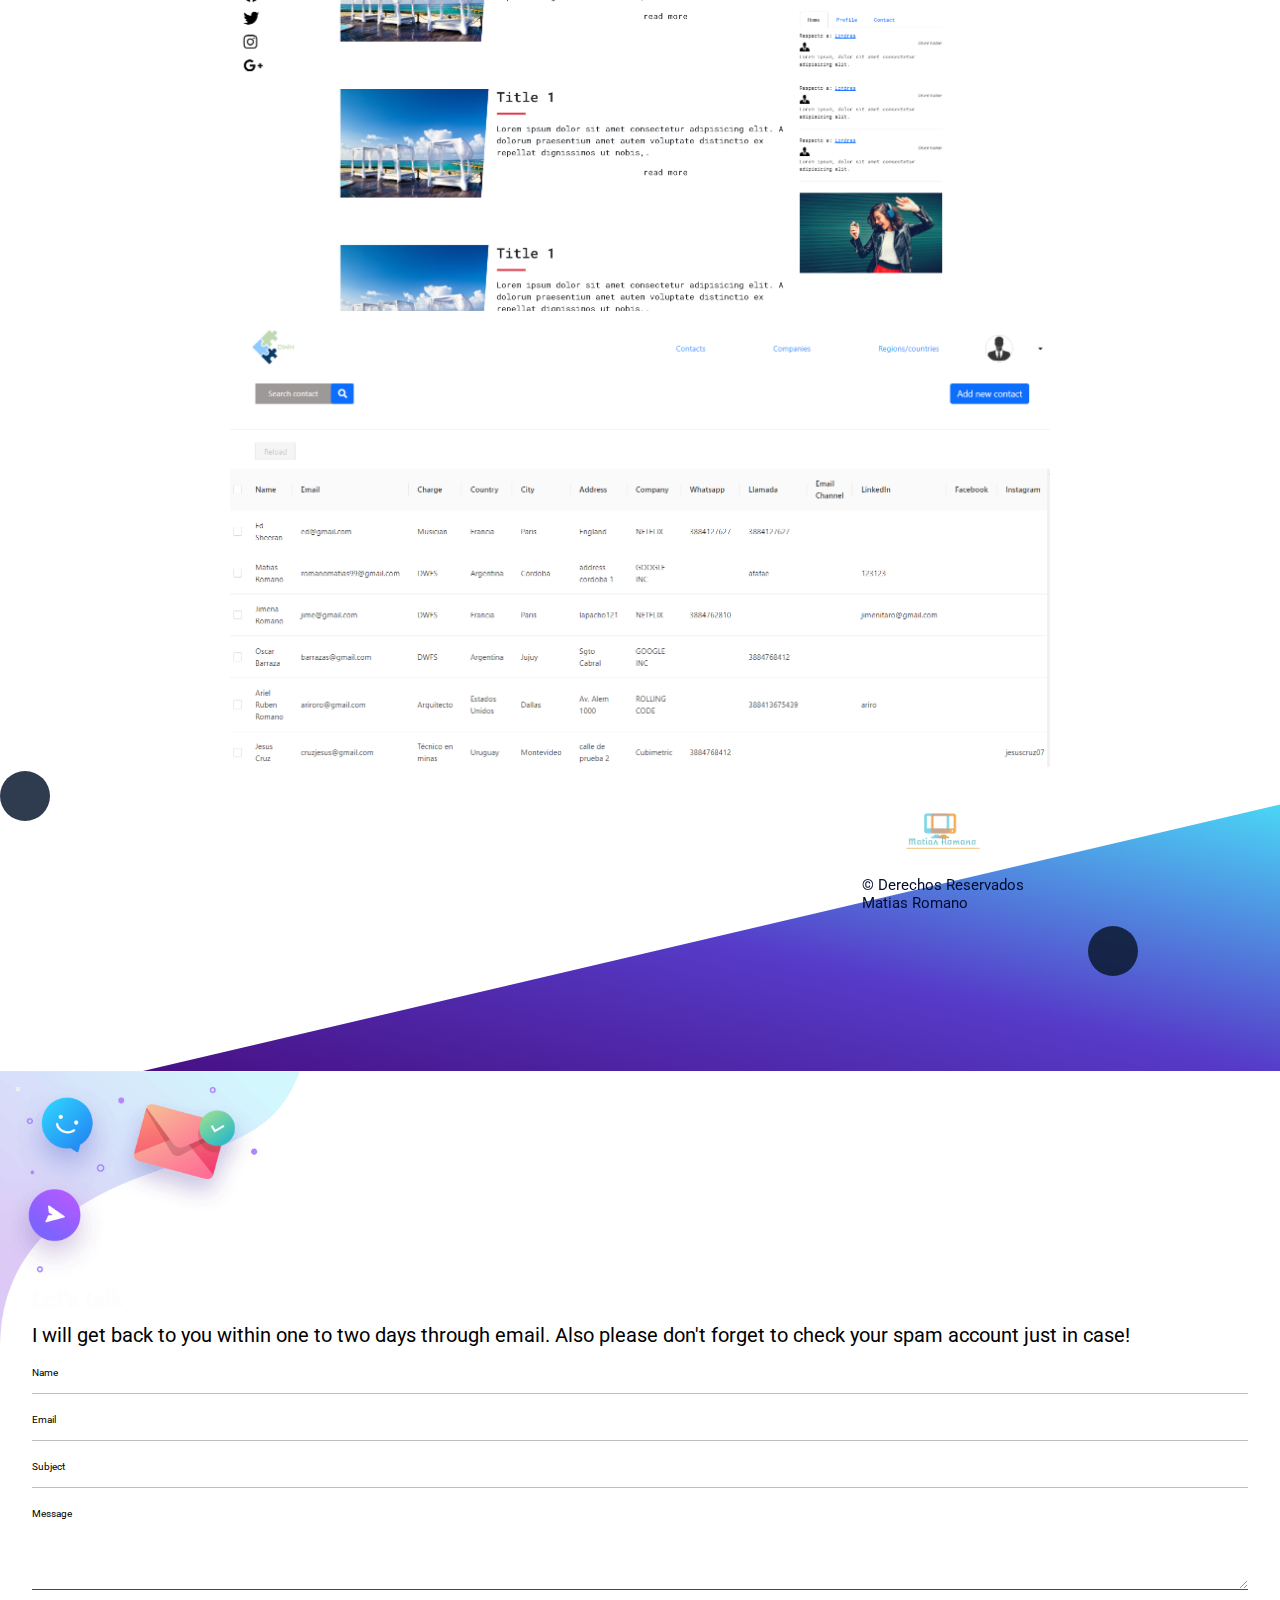
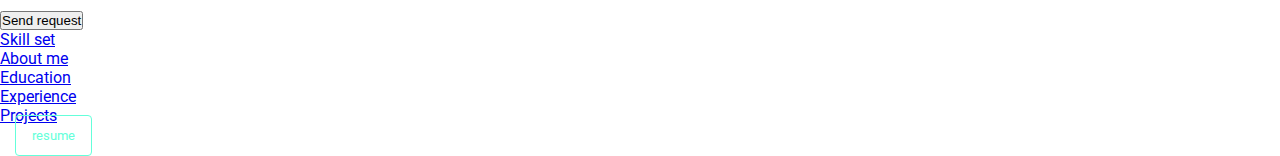
==== commit 88a784fd: "cambios finales" ====
--- a/index.html
+++ b/index.html
@@ -1,85 +1,398 @@
-<!doctype html>
+<!DOCTYPE html>
 <html lang="en">
-  <head>
-    <!-- Required meta tags -->
-    <meta charset="utf-8">
-    <meta name="viewport" content="width=device-width, initial-scale=1">
-
-    <!-- Bootstrap CSS -->
+<head>
+    <meta charset="UTF-8">
+    <meta http-equiv="X-UA-Compatible" content="IE=edge">
+    <meta name="viewport" content="width=device-width, initial-scale=1.0">
+    <title>Document</title>
     <link href="https://cdn.jsdelivr.net/npm/bootstrap@5.0.2/dist/css/bootstrap.min.css" rel="stylesheet" integrity="sha384-EVSTQN3/azprG1Anm3QDgpJLIm9Nao0Yz1ztcQTwFspd3yD65VohhpuuCOmLASjC" crossorigin="anonymous">
+    <link rel="stylesheet" href="https://use.fontawesome.com/releases/v5.15.3/css/all.css" integrity="sha384-SZXxX4whJ79/gErwcOYf+zWLeJdY/qpuqC4cAa9rOGUstPomtqpuNWT9wdPEn2fk" crossorigin="anonymous">
     <link rel="preconnect" href="https://fonts.googleapis.com">
-    <link rel="preconnect" href="https://fonts.gstatic.com" crossorigin>
-    <link href="https://fonts.googleapis.com/css2?family=Bebas+Neue&display=swap" rel="stylesheet">
-    <link rel="stylesheet" href="https://use.fontawesome.com/releases/v5.15.3/css/all.css" integrity="sha384-SZXxX4whJ79/gErwcOYf+zWLeJdY/qpuqC4cAa9rOGUstPomtqpuNWT9wdPEn2fk" crossorigin="anonymous">
+<link rel="preconnect" href="https://fonts.gstatic.com" crossorigin>
+<link href="https://fonts.googleapis.com/css2?family=Roboto:ital,wght@0,100;0,300;0,400;0,500;0,700;0,900;1,100;1,300;1,400;1,500;1,700;1,900&display=swap" rel="stylesheet">
     <link rel="stylesheet" href="./css/styles.css">
-    <title>My curriculum</title>
-  </head>
-  <body class="fullscreen background-radial-gradient">
-    <header>
+</head>
+<body class="body-about-me" style="overflow:auto;">
+    <header id= "header-tag" class="width:100% modify-background">
         <div>
-            <img src="../img/logo.png" alt="logo" class="w-100">
+            <img src="./img/logo-page.png" alt="logo" class="w-100">
         </div> 
         <ul id="nav-list" class="nav justify-content-end align-items-center">
-            <li class="nav-item pe-3 order-number-style">
-              <a class="nav-link active color-gray-white" aria-current="page" href="#">Active</a>
-            </li>
-            <li class="nav-item pe-3 order-number-style">
-              <a class="nav-link color-gray-white" href="#">Link</a>
-            </li>
-            <li class="nav-item pe-3 order-number-style">
-              <a class="nav-link color-gray-white" href="#">Link</a>
-            </li>
-            <li class="nav-item pe-3 order-number-style">
-              <a class="nav-link color-gray-white" href="#" tabindex="-1" aria-disabled="true">Disabled</a>
-            </li>
-            <li class="pe-3">
-                <button class="button-costumized">Resume</button>
+            <li class="nav-item pe-3 order-number-style mover-link-1">
+              <a id="top-opcion-1" class="nav-link active color-gray-white" aria-current="page" href="#skill-set">Skill set</a>
+            </li>
+            <li class="nav-item pe-3 order-number-style mover-link-2">
+              <a id="top-opcion-2" class="nav-link color-gray-white" href="#about-me-section">About me</a>
+            </li>
+            <li class="nav-item pe-3 order-number-style mover-link-3">
+              <a id="top-opcion-3"  class="nav-link color-gray-white" href="#study-section">Education</a>
+            </li>
+            <li class="nav-item pe-3 order-number-style mover-link-4">
+              <a id="top-opcion-4"  class="nav-link color-gray-white" href="#work-section" tabindex="-1" aria-disabled="true">Experience</a>
+            </li>
+            <li class="nav-item pe-3 order-number-style mover-link-5">
+                <a id="top-opcion-5"  class="nav-link color-gray-white" href="#project-section" tabindex="-1" aria-disabled="true">Projects</a>
+            </li>
+            <li class="mt-4 mt-md-0 nav-item pe-3 mover-link-6">
+                <a class="button-costumized green-color text-decoration-none" href="./Matias Romano Full Stack Web Developer-about-me-changed.pdf" download="resume.pdf">resume</a>
             </li>
         </ul>
         <div id="hamb-logo">
           <i id="menu" class="fas fa-bars"></i>
         </div>
     </header>
-    <!-- Elementos de la seccion 1 -->
-    <section id="section-1" class="move-inside-window">
-      <h1 class="text-white font-size-title">MATIAS ROMANO</h1>
-    </section>
-    <div id="img-section-1" class="move-inside-window-img">
-      <img src="../img/moon.svg" alt="" class="w-100">
-      <p class="portfolio-title-style font-color-red">PORTFOLIO</p>
+    <div class="contact-btn-fixed move-outside-window-btn-talk">
+        <button id="contact-btn" class="appear-disappear-btn" data-bs-toggle="modal" data-bs-target="#exampleModal"><i class="far fa-envelope"></i></button>
     </div>
-    <div id="img-cloud-section-1" class="move-der-izq-cloud">
-      <img src="../img/b_cloud01.svg" alt="" class="w-100">
+    <section id="first-section" style="overflow:hidden;" class="prueba-bg" style="transition-delay: 100ms;">
+        <img src="./img/hero-pattern-bg-lg.png" alt="" class="altura-imagen-primer-seccion">
+        <img src="./img/hero-guy-1.png" alt="">
+        <div class="presentation-bg">
+            <div>
+                <div class="card-animation-y-delay-1  my-md-3">
+                    <h2 class="mx-5 big-heading">Matias Romano</h2>
+                </div>
+                <div class="card-animation-y-delay-2  my-md-5" style="transition-delay: 200ms;">
+                    <h3 class="mx-5 color-azul-oscuro"> Full Stack Web Developer enthusiastic and oriented to Frontend development with ReactJS focused on building exceptional digital experiences</h3>
+                </div>
+            </div>
+        </div>
+    </section>
+    <section id="skill-set" style="overflow:hidden;" class="mx-1 mx-md-5 mt-2" style="transition-delay: 100ms;">
+        <div class="mx-md-5">
+            <div class="mx-md-5">
+                <h2 class="ps-5 ps-md-0 mx-md-5 text-sm-center  numbered-heading-section">Skills set</h2>
+            </div>
+        </div>
+        <div class="container-skills-and-photo my-0 my-md-5">
+            <div id="skills-section" class="skills">
+                <div class="bar-container">
+                    <div class="logo-tool-container">
+                        <img src="https://img.shields.io/badge/-HTML5-E34F26?style=flat&logo=html5&logoColor=white" alt="" class="w-auto">
+                    </div>
+                    <div class="load-bar-border">
+                        <div id="barra-1" class='fill-color' style="height:7px;width:25%"></div>
+                    </div>
+                </div>
+                <div class="bar-container">
+                    <div class="logo-tool-container">
+                        <img src="https://img.shields.io/badge/-CSS3-1572B6?style=flat&logo=css3&logoColor=white" alt="" class="w-auto">
+                    </div>
+                    <div class="load-bar-border">
+                        <div  id="barra-2" class='fill-color' style="height:7px;width:25%"></div>
+                    </div>
+                </div>
+                <div class="bar-container">
+                    <div class="logo-tool-container">
+                        <img src="https://img.shields.io/badge/-Bootstrap-563D7C?style=flat&logo=bootstrap&logoColor=white" alt="" class="w-auto">
+                    </div>
+                    <div class="load-bar-border">
+                        <div  id="barra-3" class='fill-color' style="height:7px;width:25%"></div>
+                    </div>
+                </div>
+                <div class="bar-container">
+                    <div class="logo-tool-container">
+                        <img src="https://img.shields.io/badge/-JavaScript-eed718?style=flat&logo=javascript&logoColor=ffffff" alt="" class="w-auto">
+                    </div>
+                    <div class="load-bar-border">
+                        <div  id="barra-4" class='fill-color' style="height:7px;width:25%"></div>
+                    </div>
+                </div>
+                <div class="bar-container">
+                    <div class="logo-tool-container">
+                        <img src="https://img.shields.io/badge/-Sass-cc6699?style=flat&logo=sass&logoColor=ffffff" alt="" class="w-auto">
+                    </div>
+                    <div class="load-bar-border">
+                        <div  id="barra-5" class='fill-color' style="height:7px;width:25%"></div>
+                    </div>
+                </div>
+                <div class="bar-container">
+                    <div class="logo-tool-container">
+                        <img src="https://img.shields.io/badge/-React-000000?style=flat&logo=react&logoColor=00c8ff
+                        " alt="" class="w-auto">
+                    </div>
+                    <div class="load-bar-border">
+                        <div  id="barra-6" class='fill-color' style="height:7px;width:25%"></div>
+                    </div>
+                </div>
+                <div class="bar-container">
+                    <div class="logo-tool-container">
+                        <img src="https://img.shields.io/badge/-MySQL-F29111?style=flat&logo=mysql&logoColor=FFFFFF" alt="" class="w-auto">
+                    </div>
+                    <div class="load-bar-border">
+                        <div  id="barra-7" class='fill-color' style="height:7px;width:25%"></div>
+                    </div>
+                </div>
+                <div class="bar-container">
+                    <div class="logo-tool-container">
+                        <img src="https://img.shields.io/badge/-MongoDB-4DB33D?style=flat&logo=mongodb&logoColor=FFFFFF
+                        " alt="" class="w-auto">
+                    </div>
+                    <div class="load-bar-border">
+                        <div  id="barra-8" class='fill-color' style="height:7px;width:25%"></div>
+                    </div>
+                </div>
+            </div>
+        </div>
+    </section>
+    <section id="about-me-section"class="mx-2 mx-md-5 mt-0 mt-md-2 card-animation">
+        <div class="about-me-bg-lg seccion-animada-y">
+            <div class="about-me-data-lg mx-0 mx-md-5 my-0 my-md-5">
+                <h2 class="numbered-heading-section">About Me</h2>
+                <p class="gray-darker-color letter-styles">I am a full stack web developer. My first approach to programming was at college and I was amazed. Then, in a self-taught way, I kept learning since I found in programming a place where I could fully exploit my desire to learn and my discipline. I decided to make this passion my profession so I took a full stack web developer training at Acamica to be able to finish my learning process. Currently I am looking for my first job as a developer and I keep learning and working on my personal projects daily.</p>
+            </div>
+        </div>
+    </section>
+    <section class="mx-5 mt-0 mt-md-5 mt-md-2 card-animation">
+        <div class="card-animation">
+            <span class="perfil-img-animation tag-1 tag-html-animation"><i class="fas fa-code"></i></span>
+            <span class="perfil-img-animation tag-2 tag-html-animation" style="animation-delay: 1700ms;"><i class="fab fa-react"></i></span>
+            <span class="perfil-img-animation tag-3 tag-html-animation" style="animation-delay: 1700ms;"><i class="fab fa-css3"></i></span>
+            <span class="perfil-img-animation tag-4 tag-html-animation" style="animation-delay: 1900ms;"><i class="fab fa-node-js"></i></span>
+            <span class="perfil-img-animation tag-5 tag-html-animation" style="animation-delay: 2100ms;"><i class="fas fa-server"></i></span>
+            <span class="perfil-img-animation tag-6 tag-html-animation" style="animation-delay: 2300ms;"><i class="fab fa-bootstrap"></i></i></span>
+            <span class="perfil-img-animation tag-7 tag-html-animation" style="animation-delay: 2500ms;"><i class="fab fa-npm"></i></span>
+            <span class="perfil-img-animation tag-8 tag-html-animation" style="animation-delay: 2700ms;"><i class="fab fa-git-alt"></i></span>
+            <div class="photo">
+                <img id="dev-img" src="./img/fotoPerfil.png" alt="" class="adaptar-imagen-dev">
+            </div>
+        </div>
+    </section>
+    <!-- Education section -->
+    <section id="study-section" style="overflow:hidden;" class="mx.2 mx-md-5 mt-5 seccion-animada-y">
+        <div class="center-content">
+            <h2 class="ps-5 ps-md-0 mx-md-5 text-sm-center  numbered-heading-section-2">Where I've studied</h2>
+            <div class="education-container my-5 mx-5">
+                <div class="education-button-container pe-4">
+                    <button id="ed-btn-1" class="d-block btn-education selected-btn-education letter-styles">Acamica</button>
+                    <button id="ed-btn-2" class="d-block btn-education letter-styles">Ingeniería electrónica</button>
+                    <button id="ed-btn-3" class="d-block btn-education letter-styles">Globant Bootcamp QC</button>
+                </div>
+                <div id="education-data-1" class="show-education-information">
+                    <div>
+                        <h3 class="gray-white-color">Acámica</h3>
+                        <p class="green-color">OCT 2020 - APR 2021</p>
+                        <p class="gray-darker-color letter-styles">Certificate in Full Stack Web Development</p>
+                    </div>
+                </div>
+                <div id="education-data-2" class="hide-education-information">
+                    <div>
+                        <h3 class="gray-white-color">Universidad Nacional de Tucuman</h3>
+                        <p class="green-color">MAR 2019 - OCT 2019</p>
+                        <p class="gray-darker-color letter-styles">Electronic Engineering</p>
+                    </div>
+                </div>
+                <div id="education-data-3" class="hide-education-information">
+                    <div>
+                        <h3 class="gray-white-color">Globant</h3>
+                        <p class="green-color">AUG 2019 - OCT 2019</p>
+                        <p class="gray-darker-color letter-styles">Bootcamp QC Analyst</p>
+                    </div>
+                </div>
+            </div>
+        </div>
+    </section>
+    <!-- Experience section -->
+    <section id="work-section" class="seccion-animada-y mx-2 mx-md-5 my-3 work-experience-bg">
+        <div class="center-content">
+            <h2 class="ps-5 ps-md-0 mx-md-5 text-sm-center numbered-heading-section-3">Where I've worked</h2>
+            <div class="work-experience-container my-5 mx-5">
+                <div class="work-experience-button-container pe-4">
+                    <button id="exp-btn-1" class="d-block btn-education selected-btn-education letter-styles">Globant</button>
+                    <button id="exp-btn-2" class="d-block btn-education letter-styles">Universidad Nacional de Tucuman</button>
+                </div>
+                <div id="experience-data-1" class="show-education-information">
+                    <div>
+                        <h3 class="gray-white-color">QC Analyst</h3>
+                        <p class="blue-color">NOV 2019 - APR 2020</p>
+                        <p class="gray-darker-color letter-styles">My main role was to test server side of
+                            an application using postman, check
+                            data storage on Google Gloud Platform
+                            and also I had to write and execute test
+                            cases.</p>
+                    </div>
+                </div>
+                <div id="experience-data-2" class="hide-education-information">
+                    <div>
+                        <h3 class="gray-white-color">Assistant Professor</h3>
+                        <p class="blue-color">JUN 2017 - JUN 2018</p>
+                        <p class="gray-darker-color letter-styles">My role was to teach Electrical Material
+                            and Electronic Devices subjects</p>
+                    </div>
+                </div>
+            </div>
+        </div>
+    </section>
+    <section id="project-section" class="mx-2 mx-md-5 my-3 seccion-animada-y center-content">
+        <h2 class="ps-5 ps-md-0 mx-md-5 text-sm-center numbered-heading-section-4">Some Things I've built</h2>
+        <div class="projects-section-styles">
+            <div class="container-img-card position-relative my-5">
+                <div class="table-img-container"><a href="javascript:void(0);" class="h-100"><img src="./img/proy1acamica.png" class="table-img-styles" alt=""></a></div>
+                <ul class="details">
+                    <div class="project-content"> 
+                        <div>
+                            <p class="project-overline">Featured Project</p>
+                            <h3 class="project-title">
+                                <a href="">Podcast Channel</a>
+                            </h3>
+                            <div class="project-description">
+                                <p>The challenge is focused on the layout of the landing page of a Podcast channel, following the visual guides of a user interface provided and developing functionalities of content playback, navigation, compatibility with multiple browsers and devices.</p>
+                            </div>
+                            <ul class="project-tech-list">
+                                <li>HTML</li>
+                                <li>CSS</li>
+                                <li>SASS</li>
+                                <li>JavaScript</li>
+                            </ul>
+                            <div class="project-links">
+                                <a href="https://github.com/ROMANOMATMAX/PROYECTO-1" target="a_blank"><i class="fab fa-github-square"></i></a>
+                                <a href="https://suspicious-roentgen-ee218b.netlify.app/" target="a_blank"><i class="fas fa-external-link-alt"></i></a>
+                            </div>
+                        </div>
+                    </div>
+                    </ul>
+                </li>
+                </ul>
+            </div>
+            <div class="container-img-card position-relative my-5">
+                <div class="table-img-container"><a href="javascript:void(0);" class="h-100"><img src="./img/proy1rollingcode.png" class="table-img-styles" alt=""></a></div>
+                <ul class="details">
+                    <div class="project-content"> 
+                        <div>
+                            <p class="project-overline">Featured Project</p>
+                            <h3 class="project-title">
+                                <a href="">Travel World</a>
+                            </h3>
+                            <div class="project-description">
+                                <p>This project was developed to apply the acquired knowledge of css, html and bootstrap</p>
+                            </div>
+                            <ul class="project-tech-list">
+                                <li>HTML</li>
+                                <li>CSS</li>
+                                <li>Bootstrap</li>
+                                <li>JavaScript</li>
+                            </ul>
+                            <div class="project-links">
+                                <a href="https://github.com/ROMANOMATMAX/proyectoUnoBootstrapRC" target="a_blank"><i class="fab fa-github-square"></i></a>
+                                <a href="https://cocky-payne-3443cb.netlify.app/" target="a_blank"><i class="fas fa-external-link-alt"></i></a>
+                            </div>
+                        </div>
+                    </div>
+                    </ul>
+                </li>
+                </ul>
+            </div>
+            <div class="container-img-card position-relative my-5">
+                <div class="table-img-container"><a href="javascript:void(0);" class="h-100"><img src="./img/proy4acamica.png" class="table-img-styles" alt=""></a></div>
+                <ul class="details">
+                    <div class="project-content"> 
+                        <div>
+                            <p class="project-overline">Featured Project</p>
+                            <h3 class="project-title">
+                                <a href="">Datawarehouse</a>
+                            </h3>
+                            <div class="project-description">
+                                <p>Creation of a web application that allows a Marketing company to manage all the contacts of its clients for their campaigns. Working both server side (NodeJS) and client side (ReactJS)</p>
+                            </div>
+                            <ul class="project-tech-list">
+                                <li>React</li>
+                                <li>NodeJS</li>
+                                <li>Express</li>
+                                <li>Spotify Web Api</li>
+                            </ul>
+                            <div class="project-links">
+                                <a href="https://github.com/ROMANOMATMAX/proyecto-acamica-4" target="a_blank"><i class="fab fa-github-square"></i></a>
+                                <a href="https://github.com/ROMANOMATMAX/proyecto-acamica-4-server" target="a_blank"><i class="fab fa-github-square"></i></a>
+                            </div>
+                        </div>
+                    </div>
+                    </ul>
+                </li>
+                </ul>
+            </div>
+        </div>
+    </section>
+    <footer class="gray-white-color footer-styles">
+        <div class="d-md-none btn-to-open-menu-container d-flex justify-content-center align-items-center btn-to-top">
+            <a id="to-menu" class="color-verde-claro" href="javascript:void(0)"><i id="menu-bottom" class="fas fa-bars"></i></a>
+        </div>
+        <div class="btn-to-top-container d-flex justify-content-center align-items-center btn-to-top">
+            <a id="up-btn" class="color-verde-claro" href="#first-section"><i class="far fa-caret-square-up"></i></a>
+        </div>
+        <div class="social-media">
+            <div class=""><a class="gray-white-color red-a" href="https://www.linkedin.com/in/romam132/" target="_blank"><i class="fab fa-linkedin"></i></a></div>
+            <div class=""><a class="gray-white-color red-a" href="https://www.instagram.com/romanomatias99/?hl=es"><i class="fab fa-instagram"></i></a></div>
+            <div class=""><a class="gray-white-color red-a" href="https://github.com/ROMANOMATMAX"><i class="fab fa-github"></i></a></div>
+        </div>
+        <div class="derechos-reservados text-center">
+            <div class="logo-footer-container">
+                <img src="./img/logo-page.png" alt="logo" class="w-100">
+            </div> 
+            <p class="m-0 text-size-pequeño color-azul-oscuro">&copy; Derechos Reservados</p>
+            <p class="m-0 text-size-pequeño color-azul-oscuro">Matias Romano</p>
+        </div>
+        <!-- <div class="square-2">
+
+        </div> -->
+    </footer>
+    <!-- Modal -->
+<div class="modal fade" id="exampleModal" tabindex="-1" aria-labelledby="exampleModalLabel" aria-hidden="true">
+    <div class="modal-dialog">
+      <div class="modal-content cambio-bg">
+        <button type="button" class="btn-close posicion-boton-close" data-bs-dismiss="modal" aria-label="Close"></button>
+        <div class="modal-body modal-spacing">
+          <form action="">
+            <h2 class="text-dark">Let's talk</h2>
+            <p>I will get back to you within one to two days through email. Also please don't forget to check your spam account just in case!</p>
+            <div class="form-input-container">
+                <label for="floatingInput">Name</label>
+                <input type="text" class="" id="" placeholder="">
+            </div>
+            <div class="form-input-container">
+                <label for="">Email</label>
+                <input type="email" class="" id="" placeholder="">
+            </div>
+            <div class="form-input-container">
+                <label for="">Subject</label>
+                <input type="text" class="" id="" placeholder="">
+            </div>
+            <div class="form-input-container">
+                <label for="">Message</label>
+                <textarea name="message" id="" cols="50" rows="5" class="estilos-text-area"></textarea>
+            </div>
+          </form>
+        </div>
+        <div class="modal-footer justify-content-center">
+          <button type="button" class="btn btn-danger w-100">Send request</button>
+        </div>
+      </div>
     </div>
-    <div id="img-cloud-section-2" class="move-der-izq-cloud">
-      <img src="../img/b_cloud02.svg" alt="" class="w-100">
-    </div>
-    <div id="img-cloud-section-3" class="move-der-izq-cloud">
-      <img src="../img/cloud1.svg" alt="" class="w-100">
-    </div>
-    <div id="img-cloud-section-4" class="move-der-izq-cloud">
-      <img src="../img/cloud2.svg" alt="" class="w-100">
-    </div>
-    <div id="img-cloud-section-5" class="move-der-izq-cloud">
-      <img src="../img/cloud3.svg" alt="" class="w-100">
-    </div>
-    <div id="number-section-1" class="move-inside-window-number">
-      <p class="text-white">01</p>
-    </div>
-    <div id="btn-description-section-1" class="move-inside-window-btn">
-      <p class="text-white font-size-subtitle">Full Stack Web Developer</p>
-      <a class="btn btn-danger" href="./html/portfolio.html">Ver Mas 2</a>
-    </div>
-    <!-- Optional JavaScript; choose one of the two! -->
-    <button id="btnMoveSection2" class="d-none"><i class="fas fa-chevron-up"></i></button>
-    <button id="btnMoveSection1" class="move-btn-scroll-down-up appear-disappear-btn"><i class="fas fa-chevron-down"></i></button>
-    <!-- Option 1: Bootstrap Bundle with Popper -->
-    <script src="https://cdn.jsdelivr.net/npm/bootstrap@5.0.2/dist/js/bootstrap.bundle.min.js" integrity="sha384-MrcW6ZMFYlzcLA8Nl+NtUVF0sA7MsXsP1UyJoMp4YLEuNSfAP+JcXn/tWtIaxVXM" crossorigin="anonymous"></script>
-    <script src="../js/main.js"></script>
-    <!-- Option 2: Separate Popper and Bootstrap JS -->
-    <!--
-    <script src="https://cdn.jsdelivr.net/npm/@popperjs/core@2.9.2/dist/umd/popper.min.js" integrity="sha384-IQsoLXl5PILFhosVNubq5LC7Qb9DXgDA9i+tQ8Zj3iwWAwPtgFTxbJ8NT4GN1R8p" crossorigin="anonymous"></script>
-    <script src="https://cdn.jsdelivr.net/npm/bootstrap@5.0.2/dist/js/bootstrap.min.js" integrity="sha384-cVKIPhGWiC2Al4u+LWgxfKTRIcfu0JTxR+EQDz/bgldoEyl4H0zUF0QKbrJ0EcQF" crossorigin="anonymous"></script>
-    -->
-  </body>
+  </div>
+  <ul id="menu-oculto" class="d-none">
+      <li class="nav-item pe-3 order-number-style mover-link-1">
+        <a id="bottom-option-1" class="nav-link active color-gray-white" aria-current="page" href="#skill-set">Skill set</a>
+      </li>
+      <li class="nav-item pe-3 order-number-style mover-link-2">
+        <a id="bottom-option-2" class="nav-link color-gray-white" href="#about-me-section">About me</a>
+      </li>
+      <li class="nav-item pe-3 order-number-style mover-link-3">
+        <a id="bottom-option-3"  class="nav-link color-gray-white" href="#study-section">Education</a>
+      </li>
+      <li class="nav-item pe-3 order-number-style mover-link-4">
+        <a id="bottom-option-4"  class="nav-link color-gray-white" href="#work-section" tabindex="-1" aria-disabled="true">Experience</a>
+      </li>
+      <li class="nav-item pe-3 order-number-style mover-link-5">
+          <a id="bottom-option-5"  class="nav-link color-gray-white" href="#project-section" tabindex="-1" aria-disabled="true">Projects</a>
+      </li>
+      <li class="mt-4 mt-md-0 nav-item pe-3 mover-link-6">
+        <a class="button-costumized green-color text-decoration-none" href="./Matias Romano Full Stack Web Developer-about-me-changed.pdf" download="resume.pdf">resume</a>
+    </li>
+      <div id="menu-bottom-dos" class="clase-adicional">
+        <i class="fas fa-times"></i>
+      </div>
+  </ul>
+  <script src="https://cdn.jsdelivr.net/npm/@popperjs/core@2.9.3/dist/umd/popper.min.js" integrity="sha384-eMNCOe7tC1doHpGoWe/6oMVemdAVTMs2xqW4mwXrXsW0L84Iytr2wi5v2QjrP/xp" crossorigin="anonymous"></script>
+<script src="https://cdn.jsdelivr.net/npm/bootstrap@5.1.0/dist/js/bootstrap.min.js" integrity="sha384-cn7l7gDp0eyniUwwAZgrzD06kc/tftFf19TOAs2zVinnD/C7E91j9yyk5//jjpt/" crossorigin="anonymous"></script>
+    <script src="./js/aboutMe.js"></script>
+</body>
 </html>--- a/css/styles.css
+++ b/css/styles.css
@@ -18,13 +18,13 @@
     background: transparent;
     right: 0;
     width: 100vw;
-    z-index: 999;
+    z-index: 20;
 }
 
 header .color-gray-white {
     color: #ccd6f6;
 }
- 
+
 .order-number-style {
     list-style: auto;
 }
@@ -60,7 +60,7 @@
 }
 
 .move-out-window {
-    transform: translate(0, -100px) 
+    transform: translate(0, -100px)
 }
 .move-out-window-img{
     transform: translate(0, -1000px)
@@ -82,7 +82,7 @@
     animation-delay: 0s;
     animation-iteration-count: 1;
     animation-direction: normal;
-    animation-fill-mode:both;  
+    animation-fill-mode:both;
 }
 
 .move-outside-window {
@@ -92,7 +92,7 @@
     animation-delay: 0s;
     animation-iteration-count: 1;
     animation-direction: normal;
-    animation-fill-mode:both;  
+    animation-fill-mode:both;
 }
 
 .move-inside-window-img {
@@ -102,7 +102,7 @@
     animation-delay: 0s;
     animation-iteration-count: 1;
     animation-direction: normal;
-    animation-fill-mode:both;  
+    animation-fill-mode:both;
 }
 
 .move-outside-window-img {
@@ -112,7 +112,7 @@
     animation-delay: 0s;
     animation-iteration-count: 1;
     animation-direction: normal;
-    animation-fill-mode:both;  
+    animation-fill-mode:both;
 }
 
 .move-inside-window-number{
@@ -134,6 +134,31 @@
     animation-direction: normal;
     animation-fill-mode:both;
 }
+.contact-btn-fixed {
+    position: fixed;
+    top: 100px;
+    right: 0;
+    z-index: 20;
+    font-size: 25px;
+    transition: all 0.5s ease;
+}
+.contact-btn-fixed button {
+    border-radius: 50%;
+    width: 50px;
+    height: 50px;
+    background-color: rgba(10, 25, 47, 0.85);
+    color: #64ffda;
+    border: none;
+}
+.move-outside-window-btn-talk{
+    animation-name: mover-arriva-abajo-izq-der-btn-talk;
+    animation-duration: 1.5s;
+    animation-timing-function: ease;
+    animation-delay: 0s;
+    animation-iteration-count: 1;
+    animation-direction: normal;
+    animation-fill-mode:both;
+}
 
 .move-inside-window-btn{
     animation-name: mover-abajo-arriba-izq-der-btn;
@@ -143,7 +168,7 @@
     animation-iteration-count: 1;
     animation-direction: normal;
     animation-fill-mode:both;
-} 
+}
 
 .move-outside-window-btn{
     animation-name: mover-arriba-abajo-der-izq-btn;
@@ -153,7 +178,7 @@
     animation-iteration-count: 1;
     animation-direction: normal;
     animation-fill-mode:both;
-} 
+}
 
 .move-btn-scroll-up-down{
     animation-name: mover-boton-hacia-abajo;
@@ -163,7 +188,7 @@
     animation-iteration-count: 1;
     animation-direction: normal;
     animation-fill-mode:both;
-} 
+}
 
 .move-btn-scroll-down-up{
     animation-name: mover-boton-hacia-arriba;
@@ -173,7 +198,7 @@
     animation-iteration-count: 1;
     animation-direction: normal;
     animation-fill-mode:both;
-} 
+}
 
 .move-der-izq-cloud{
     animation-name: mover-der-izq;
@@ -183,7 +208,7 @@
     animation-iteration-count: 1;
     animation-direction: normal;
     animation-fill-mode:both;
-} 
+}
 
 .move-izq-der-cloud{
     animation-name: mover-izq-der;
@@ -193,7 +218,7 @@
     animation-iteration-count: 1;
     animation-direction: normal;
     animation-fill-mode:both;
-} 
+}
 
 .appear-disappear-btn{
     animation-name: button-animation;
@@ -203,22 +228,22 @@
     animation-iteration-count: infinite;
     animation-direction: normal;
     animation-fill-mode:both;
-} 
+}
 
 /* Barras de cargar */
 .load-bar-1{
     animation-name: cargar-barra-uno;
-    animation-duration: 1.5s;
-    animation-timing-function: ease;
-    animation-delay: 0s;
-    animation-iteration-count: 1;
-    animation-direction: normal;
-    animation-fill-mode:both;
-} 
+    animation-duration: 1.8s;
+    animation-timing-function: ease;
+    animation-delay: 0s;
+    animation-iteration-count: 1;
+    animation-direction: normal;
+    animation-fill-mode:both;
+}
 
 .load-bar-2 {
     animation-name: cargar-barra-dos;
-    animation-duration: 1.5s;
+    animation-duration: 1.8s;
     animation-timing-function: ease;
     animation-delay: 0s;
     animation-iteration-count: 1;
@@ -228,7 +253,7 @@
 
 .load-bar-3 {
     animation-name: cargar-barra-tres;
-    animation-duration: 1.5s;
+    animation-duration: 1.8s;
     animation-timing-function: ease;
     animation-delay: 0s;
     animation-iteration-count: 1;
@@ -237,7 +262,7 @@
 }
 .load-bar-4 {
     animation-name: cargar-barra-cuatro;
-    animation-duration: 1.5s;
+    animation-duration: 1.8s;
     animation-timing-function: ease;
     animation-delay: 0s;
     animation-iteration-count: 1;
@@ -246,7 +271,7 @@
 }
 .load-bar-5 {
     animation-name: cargar-barra-cinco;
-    animation-duration: 1.5s;
+    animation-duration: 1.8s;
     animation-timing-function: ease;
     animation-delay: 0s;
     animation-iteration-count: 1;
@@ -255,7 +280,7 @@
 }
 .load-bar-6 {
     animation-name: cargar-barra-seis;
-    animation-duration: 1.5s;
+    animation-duration: 1.8s;
     animation-timing-function: ease;
     animation-delay: 0s;
     animation-iteration-count: 1;
@@ -264,7 +289,7 @@
 }
 .load-bar-7 {
     animation-name: cargar-barra-siete;
-    animation-duration: 1.5s;
+    animation-duration: 1.8s;
     animation-timing-function: ease;
     animation-delay: 0s;
     animation-iteration-count: 1;
@@ -273,7 +298,7 @@
 }
 .load-bar-8 {
     animation-name: cargar-barra-ocho;
-    animation-duration: 1.5s;
+    animation-duration: 1.8s;
     animation-timing-function: ease;
     animation-delay: 0s;
     animation-iteration-count: 1;
@@ -283,7 +308,7 @@
 
 .load-bar-9 {
     animation-name: cargar-barra-nueve;
-    animation-duration: 1.5s;
+    animation-duration: 1.8s;
     animation-timing-function: ease;
     animation-delay: 0s;
     animation-iteration-count: 1;
@@ -293,21 +318,21 @@
 
 .card-animation{
     animation-name: moverImagenLeftToRight;
-    animation-duration: 1.5s;
-    animation-timing-function: ease;
-    animation-delay: 0s;
-    animation-iteration-count: 1;
-    animation-direction: normal;
-    animation-fill-mode:both;  
+    animation-duration: 2s;
+    animation-timing-function: ease;
+    animation-delay: 0s;
+    animation-iteration-count: 1;
+    animation-direction: normal;
+    animation-fill-mode:both;
 }
 .card-animation-y{
     animation-name: mover;
-    animation-duration: 1.5s;
-    animation-timing-function: ease;
-    animation-delay: 0s;
-    animation-iteration-count: 1;
-    animation-direction: normal;
-    animation-fill-mode:both;  
+    animation-duration: 2s;
+    animation-timing-function: ease;
+    animation-delay: 0s;
+    animation-iteration-count: 1;
+    animation-direction: normal;
+    animation-fill-mode:both;
 }
 
 .card-animation-y-delay-1{
@@ -317,7 +342,7 @@
     animation-delay: 0s;
     animation-iteration-count: 1;
     animation-direction: normal;
-    animation-fill-mode:both;  
+    animation-fill-mode:both;
 }
 
 .card-animation-y-delay-2{
@@ -327,7 +352,7 @@
     animation-delay: 0.5s;
     animation-iteration-count: 1;
     animation-direction: normal;
-    animation-fill-mode:both;  
+    animation-fill-mode:both;
 }
 
 .card-animation-y-delay-3{
@@ -337,7 +362,7 @@
     animation-delay: 1s;
     animation-iteration-count: 1;
     animation-direction: normal;
-    animation-fill-mode:both;  
+    animation-fill-mode:both;
 }
 
 .bar-container {
@@ -366,6 +391,43 @@
     flex-direction: column;
 }
 
+.form-input-container {
+    display: flex;
+    flex-direction: column;
+    margin: 20px 0;
+}
+
+.form-input-container input{
+    border: 0;
+    border-bottom: 1px solid gray;
+    opacity: 0.5;
+}
+.form-input-container label{
+    font-size: 10px;
+}
+.cambio-bg {
+    background-image: url(../img/contact-modal-illustration.png);
+    background-size: 300px;
+    background-repeat: no-repeat;
+}
+.posicion-boton-close {
+    align-self: flex-end;
+    margin: 1rem;
+}
+.prueba-bg {
+    background-image: linear-gradient(to top right,#450b7c,#563cc9,#49e9fb);
+}
+.estilos-text-area {
+    border: 0;
+    border-bottom: 1px solid black;
+    font-size: 12px;
+    opacity: 0.7;
+}
+.modal-spacing {
+    padding-top: 180px;
+    padding-right: 2rem;
+    padding-left: 2rem;
+}
 .nav-styles-sm{
     display: flex!important;
     background: radial-gradient(black, transparent);
@@ -489,7 +551,7 @@
     position: absolute;
     top: 30%;
     font-size: 5vw;
-    z-index: 1000;
+    z-index: 10;
 }
 
 #hamb-logo{
@@ -504,6 +566,8 @@
     height: 10px;
     border: 1px solid gray;
     border-radius: 5px;
+    display: flex;
+    align-items: center;
 }
 
 .fill-color{
@@ -530,7 +594,7 @@
     display:block;
     border:5px solid white;
     -ms-transform: rotate(45deg);
-    -webkit-transform: rotate(45deg); 
+    -webkit-transform: rotate(45deg);
     transform: rotate(45deg);
     /* transform: sesgar (25deg);
     -webkit-transform: asimetría (25deg);
@@ -541,12 +605,12 @@
 }
 
 .container-skills-and-photo {
-    display: grid;
+    /* display: grid; */
     /* justify-content: space-around; */
-    grid-template-columns: repeat(2, 1fr);
+    /* grid-template-columns: repeat(2, 1fr);
     justify-content: center;
     align-items: center;
-    grid-column-gap: 5vw;
+    grid-column-gap: 5vw; */
 }
 
 .skills {
@@ -565,19 +629,19 @@
     clip-path: polygon(50% 0%, 100% 50%, 50% 100%, 0% 50%);
     transition: all 0.5s ease;
 }
-.photo img{
+/* .photo img{
     opacity: 0.5;
     transition: all 0.5s ease;
-}
+} */
 .photo:hover {
     opacity: 0.9;
     background-color: #64ffda;
 }
-.photo:hover img{
+/* .photo:hover img{
     opacity: 1;
-    width: 100%;
-    height: 100%;
-}
+    width: 90%;
+    height: 90%;
+} */
 .adaptar-imagen-dev {
     clip-path: polygon(50% 0%, 100% 50%, 50% 100%, 0% 50%);
     width: 290px;
@@ -587,25 +651,83 @@
 .adaptar-imagen-dev:hover {
     opacity: 0.5;
 }
+.animacion-foto-perfil {
+    transition: all 0.5s ease;
+    animation-name: agrandar-imagen;
+    animation-duration: 0.5s;
+    animation-timing-function: ease;
+    animation-delay: 0.5s;
+    animation-iteration-count: 1;
+    animation-direction: normal;
+    animation-fill-mode:both;
+}
+@keyframes agrandar-imagen {
+    0% { opacity: 0.5;
+       }
+   100% { opacity: 1;
+            width: 100%;
+            height: 100%;
+   }
+}
+.center-content {
+    display: block;
+    padding: 0 10%;
+    text-align: center;
+}
 .about-me-data{
     display: none;
 }
-
+.about-me-bg-sm {
+    display: none;
+}
+.about-me-bg-lg {
+    /* background: rgb(2,0,36);
+    background-image: linear-gradient(to right top, #a4a9b0, #b2bdc1, #c4d1d0, #dae4de, #f3f6ed); */
+    /* clip-path: polygon(0 10%, 100% 0%, 100% 90%, 0% 100%); */
+    height: 400px;
+    display: flex;
+    align-items: center;
+}
 .about-me-data-lg{
     display: block;
-}
-
+    padding: 0 10%;
+    /* text-align: center; */
+}
+.letter-styles {
+    color: #353945;
+    font-size: calc(12x + 0.5vw);
+    line-height: 1.3;
+}
+.altura-imagen-primer-seccion {
+    height: 450px;
+}
 .body-about-me {
-    background-color: #0a192f;
+    /* background-color: #0a192f; */
+    /* background-color: #ffffff;
+    background-image: url("data:image/svg+xml,%3Csvg xmlns='http://www.w3.org/2000/svg' width='800' height='800' viewBox='0 0 200 200'%3E%3Cdefs%3E%3ClinearGradient id='a' gradientUnits='userSpaceOnUse' x1='88' y1='88' x2='0' y2='0'%3E%3Cstop offset='0' stop-color='%23064e77'/%3E%3Cstop offset='1' stop-color='%230a7dbe'/%3E%3C/linearGradient%3E%3ClinearGradient id='b' gradientUnits='userSpaceOnUse' x1='75' y1='76' x2='168' y2='160'%3E%3Cstop offset='0' stop-color='%238f8f8f'/%3E%3Cstop offset='0.09' stop-color='%23b3b3b3'/%3E%3Cstop offset='0.18' stop-color='%23c9c9c9'/%3E%3Cstop offset='0.31' stop-color='%23dbdbdb'/%3E%3Cstop offset='0.44' stop-color='%23e8e8e8'/%3E%3Cstop offset='0.59' stop-color='%23f2f2f2'/%3E%3Cstop offset='0.75' stop-color='%23fafafa'/%3E%3Cstop offset='1' stop-color='%23FFFFFF'/%3E%3C/linearGradient%3E%3Cfilter id='c' x='0' y='0' width='200%25' height='200%25'%3E%3CfeGaussianBlur in='SourceGraphic' stdDeviation='12' /%3E%3C/filter%3E%3C/defs%3E%3Cpolygon fill='url(%23a)' points='0 174 0 0 174 0'/%3E%3Cpath fill='%23000' fill-opacity='.5' filter='url(%23c)' d='M121.8 174C59.2 153.1 0 174 0 174s63.5-73.8 87-94c24.4-20.9 87-80 87-80S107.9 104.4 121.8 174z'/%3E%3Cpath fill='url(%23b)' d='M142.7 142.7C59.2 142.7 0 174 0 174s42-66.3 74.9-99.3S174 0 174 0S142.7 62.6 142.7 142.7z'/%3E%3C/svg%3E"); */
+    background-attachment: fixed;
+    background-repeat: no-repeat;
+    background-position: top left;
     overflow: hidden;
     font-family: 'Roboto', sans-serif;
 }
-
+.presentation-bg{
+    position:absolute;
+    top: 110px;
+    width: 100vw;
+    text-align: center;
+    /* padding-top: 13vh;
+    clip-path: polygon(0 0, 100% 0, 100% 90%, 0% 100%);
+    background-image: linear-gradient(to right top, #a4a9b0, #b2bdc1, #c4d1d0, #dae4de, #f3f6ed);
+    height: 600px;
+    display: flex;
+    align-items: center; */
+}
 .btn-education {
     text-decoration: none;
     background-color: transparent;
-    color: #8892b0;
-    font-size: 13px;
+    /* color: #8892b0;
+    font-size: 13px; */
     border: 0;
     border-left: 2px solid #233554;
     transition: all 0.5s ease;
@@ -616,14 +738,24 @@
 }
 
 .selected-btn-education {
-    border-left: 2px solid #64ffda;  
+    border-left: 2px solid #64ffda;
 }
 
 .deselected-btn-education {
-    border-left: 2px solid #233554;  
+    border-left: 2px solid #233554;
+}
+.selected-btn-education-sm {
+    border-top: 2px solid #64ffda !important;
+}
+
+.deselected-btn-education-sm {
+    border-top: 2px solid #233554 !important;
 }
 
 .education-button-container {
+    display: grid;
+}
+.work-experience-button-container {
     display: grid;
 }
 
@@ -634,15 +766,19 @@
 }
 
 .gray-white-color {
-    color: #ccd6f6;
+    color: #353945;
 }
 
 .green-color {
     color: #64ffda;
 }
 
+.blue-color {
+    color: #2b51c6;
+}
+
 .gray-darker-color {
-    color:#8892b0;
+    color:#353945;
 }
 
 .hide-education-information{
@@ -650,29 +786,42 @@
 }
 
 .show-education-information{
-    display: block;
+    display: flex;
+    align-items: center;
+    justify-content: center;
     -webkit-animation: fadeIn 1s;
     animation: fadeIn 1s;
 }
 
 .footer-styles{
+    display: block;
+    height: 300px;
     overflow: hidden;
     position: relative;
 }
 
+.text-size-pequeño {
+    font-size: 15px;
+}
+
 .square-2 {
-    transform: translate(0, 30px) rotate(-9deg);
-    background: #64ffda;
+    background-image: linear-gradient(to top right,#450b7c,#563cc9,#49e9fb);
+ backdrop-filter: blur(10px);
+ transform: translate(0, 80px) rotate( 
+            -18deg
+             );
     height: 40vh;
     width: 200%;
     text-align: center;
 }
 
 .social-media {
+    width: 150px;
     position: absolute;
     top: 20%;
-    left: 5%;
+    left: 10%;
     display: flex;
+    justify-content: space-between;
     margin: 0 20px;
     font-size: 40px;
 }
@@ -681,7 +830,7 @@
     right: 20%;
     top: 5%;
     color: #ff4d5a;
-    z-index: 100;
+    z-index: 10;
 }
 
 .logo-footer-container {
@@ -692,12 +841,12 @@
 }
 
 .padding-top-costumized {
-    padding-top: 20vh;
+    padding-top: 9vh;
 }
 
 .modify-background{
     padding: 5px 3vw;
-    background-color: rgba(10, 25, 47, 0.85);
+    background-image: linear-gradient(to top right,#450b7c,#563cc9,#49e9fb);
     backdrop-filter: blur(10px);
     opacity: 1;
     transition: all 0.3s ease;
@@ -705,7 +854,7 @@
 
 .ocultar-header {
     transition: all 0.3s ease-out;
-    transform: translate(0, -100px);
+    transform: translate(0, -110px);
     /* opacity: 0;
     height: 0; */
     overflow: hidden;
@@ -717,7 +866,7 @@
     top: -65px;
     left: 0;
     right: 0;
-    z-index: 999;
+    z-index: 20;
     /* transition: 0.2s top cubic-bezier(.5,.73,.5,.74); */
 }
 
@@ -730,13 +879,18 @@
     grid-area: 1 / 1 / -1 / 7;
 }
 .project-overline {
+    display: block;
+    position: relative;
+    z-index: 10;
     margin: 10px 0px;
-    color: #64ffda;
+    color: #353945;
     font-size: 13px;
     font-weight: 400;
 }
 .project-title a {
-    color: #ccd6f6;
+    position: relative;
+    z-index: 10;
+    color: #fdfdfd;
     font-size: clamp(24px, 5vw, 28px);
     margin: 0px 0px 20px;
     text-decoration: none;
@@ -747,25 +901,28 @@
     transition: all 0.25s cubic-bezier(0.645, 0.045, 0.355, 1);
     position: relative;
     z-index: 2;
-    padding: 25px;
+    padding: 5px;
     border-radius: 4px;
     background-color: #112240;
     color: #a8b2d1;
-    font-size: 18px;
+    font-size: 15px;
+}
+.project-description p {
+    font-size: 14px;
 }
 .project-tech-list {
     display: flex;
     flex-wrap: wrap;
     position: relative;
     z-index: 2;
-    margin: 25px 0px 10px;
+    margin: 10px 0px 0px;
     padding: 0px;
     list-style: none;
 }
 
 .project-tech-list li {
     margin: 0px 20px 5px 0px;
-    color: #a8b2d1;
+    color: #f1f1f1;  ;
     font-size: 13px;
     white-space: nowrap;
 }
@@ -777,7 +934,8 @@
     position: relative;
     margin-top: 10px;
     margin-left: -10px;
-    color: #ccd6f6;
+    font-size: 20px;
+    color: #353945;
 }
 
 .project-links a {
@@ -795,14 +953,25 @@
     position: relative;
     transition: all 0.25s cubic-bezier(0.645, 0.045, 0.355, 1);;
 }
+.project-links a:hover{
+    color: #64ffda;
+}
+.red-a:hover {
+    color: #353945;
+}
 
 .estilosli {
     position: relative;
     display: grid;
     gap: 10px;
     grid-template-columns: repeat(12, 1fr);
+    grid-template-rows: 400px;
     -webkit-box-align: center;
     align-items: center;
+}
+
+.estilo-imagen-background:hover {
+    opacity: 0.5;
 }
 
 #hexagon {
@@ -833,13 +1002,22 @@
     border-right: 50px solid transparent;
     border-top: 28.8675px solid red;
   }
-    
-   
+  footer::after {
+    content: "";
+    position: absolute;
+    clip-path: polygon(100% 11%, 11% 100%, 100% 100%);
+    background-image: linear-gradient(to top right,#450b7c,#563cc9,#49e9fb);
+    backdrop-filter: blur(10px);
+    height: 100%;
+    width: 100%;
+    top: 0;
+  }
+
 @keyframes mover-arriba-abajo-izq-der {
     0% { transform: translate(0, -100px);
          opacity: 0;
         }
-    100% { transform: translate(5vw, 20vh); 
+    100% { transform: translate(5vw, 20vh);
            opacity: 1;
     }
 
@@ -849,7 +1027,7 @@
     0% { transform: translate(0, 0);
          opacity: 0;
         }
-    100% { transform: translate(-5vw, -20vh); 
+    100% { transform: translate(-5vw, -20vh);
            opacity: 1;
     }
 
@@ -859,7 +1037,7 @@
     0% { transform: translate(10vw, 10vh);
         opacity: 0;
        }
-   100% { transform: translate(0, 0); 
+   100% { transform: translate(0, 0);
           opacity: 1;
    }
 }
@@ -868,7 +1046,15 @@
     0% { transform: translate(0, 0);
         opacity: 0;
        }
-   100% { transform: translate(-10vw, -10vh); 
+   100% { transform: translate(-10vw, -10vh);
+          opacity: 1;
+   }
+}
+@keyframes mover-arriva-abajo-izq-der-btn-talk {
+    0% { transform: translate(0, 0);
+        opacity: 0;
+       }
+   100% { transform: translate(-92vw, 67vh);
           opacity: 1;
    }
 }
@@ -878,7 +1064,7 @@
     0% { transform: translate(0, -1000px);
          opacity: 0;
         }
-    100% { transform: translate(-5vw, 20vh); 
+    100% { transform: translate(-5vw, 20vh);
            opacity: 1;
     }
 
@@ -889,7 +1075,7 @@
     0% { transform: translate(0, 0);
         opacity: 0;
        }
-   100% { transform: translate(0, -1000px); 
+   100% { transform: translate(0, -1000px);
           opacity: 1;
    }
 }
@@ -898,7 +1084,7 @@
     0% { transform: translate(0px, 100vh);
         opacity: 0;
        }
-   100% { transform: translate(5vw, 70vh); 
+   100% { transform: translate(5vw, 70vh);
           opacity: 1;
    }
 }
@@ -907,7 +1093,7 @@
     0% { transform: translate(0, 0);
         opacity: 0;
        }
-   100% { transform: translate(0, -100vh); 
+   100% { transform: translate(0, -100vh);
           opacity: 1;
    }
 }
@@ -916,7 +1102,7 @@
     0% { transform: translate(100vw, 100vh);
         opacity: 0;
        }
-   100% { transform: translate(95vw, 75vh); 
+   100% { transform: translate(95vw, 75vh);
           opacity: 1;
    }
 } */
@@ -925,7 +1111,7 @@
     0% { transform: translate(-20px, -20px);
         opacity: 0;
        }
-   100% { transform: translate(0, 0); 
+   100% { transform: translate(0, 0);
           opacity: 1;
    }
 }
@@ -934,7 +1120,7 @@
     0% { transform: translate(20px, 20px);
         opacity: 0;
        }
-   100% { transform: translate(0, 0); 
+   100% { transform: translate(0, 0);
           opacity: 1;
    }
 }
@@ -943,7 +1129,7 @@
     0% { transform: translate(5vw, 0);
         opacity: 0;
        }
-   100% { transform: translate(0, 12vh); 
+   100% { transform: translate(0, 12vh);
           opacity: 1;
    }
 }
@@ -971,7 +1157,7 @@
     0% { width: 0%;
         opacity: 0;
        }
-   100% { width: 25%;
+   100% { width: 100%;
           opacity: 1;
    }
 }
@@ -980,7 +1166,7 @@
     0% { width: 0%;
         opacity: 0;
        }
-   100% { width: 55%;
+   100% { width: 100%;
           opacity: 1;
    }
 }
@@ -989,7 +1175,7 @@
     0% { width: 0%;
         opacity: 0;
        }
-   100% { width: 95%;
+   100% { width: 80%;
           opacity: 1;
    }
 }
@@ -998,7 +1184,7 @@
     0% { width: 0%;
         opacity: 0;
        }
-   100% { width: 95%;
+   100% { width: 100%;
           opacity: 1;
    }
 }
@@ -1007,7 +1193,7 @@
     0% { width: 0%;
         opacity: 0;
        }
-   100% { width: 95%;
+   100% { width: 80%;
           opacity: 1;
    }
 }
@@ -1016,7 +1202,7 @@
     0% { width: 0%;
         opacity: 0;
        }
-   100% { width: 95%;
+   100% { width: 70%;
           opacity: 1;
    }
 }
@@ -1025,7 +1211,7 @@
     0% { width: 0%;
         opacity: 0;
        }
-   100% { width: 95%;
+   100% { width: 70%;
           opacity: 1;
    }
 }
@@ -1035,7 +1221,7 @@
     0% { width: 0%;
         opacity: 0;
        }
-   100% { width: 95%;
+   100% { width: 60%;
           opacity: 1;
    }
 }
@@ -1070,7 +1256,7 @@
     0% { transform: translateX(50px);
          opacity: 0;
         }
-    100% { transform: translateX(0px); 
+    100% { transform: translateX(0px);
            opacity: 1;
     }
 
@@ -1080,7 +1266,7 @@
     0% { transform: translateY(50px);
          opacity: 0;
         }
-    100% { transform: translateY(0px); 
+    100% { transform: translateY(0px);
            opacity: 1;
     }
 
@@ -1122,6 +1308,20 @@
     object-fit: cover;
 }
 
+.work-experience-bg {
+    /* background: rgb(2,0,36);
+    background-image: linear-gradient(to right top, #a4a9b0, #b2bdc1, #c4d1d0, #dae4de, #f3f6ed); */
+    /* clip-path: polygon(0 10%, 100% 0%, 100% 90%, 0% 100%); */
+    height: 400px;
+    display: flex;
+    align-items: center;
+}
+
+.work-experience-container {
+    height: 40vh;
+    display: grid;
+    grid-template-columns: repeat(2, 1fr);
+}
 
   @-webkit-keyframes fadeIn {
     from { opacity: 0; }
@@ -1136,9 +1336,58 @@
     0% { transform: translate(0, -10px);
         opacity: 0;
        }
-   100% { transform: translate(0, 0); 
+   100% { transform: translate(0, 0);
           opacity: 1;
    }
+}
+
+@keyframes mover-tag-html-arriba-abajo {
+    0% { transform: translate(0, 0) rotateY(0deg);
+        opacity: 0;
+       }
+   100% { transform: translate(0, 60px) rotateY(360deg);;
+          opacity: 1;
+   }
+
+}
+.tag-1{
+    left: 5%;    
+}
+.tag-2{
+    left: 15%;
+    top: 40px;
+}
+.tag-3{
+    top: 140px;
+    left: 15%;
+}
+.tag-4{
+    top: 100px;
+    left: 5%;
+}
+.tag-5{
+    left: 75%;
+}
+.tag-6 {
+    top: 40px;
+    left: 90%;
+}
+.tag-7 {
+    left: 75%;
+    top: 100px;
+}
+.tag-8 {
+    left: 90%;
+    top: 140px;
+}
+.tag-html-animation{
+    animation-name: mover-tag-html-arriba-abajo;
+    animation-duration: 1.5s;
+    animation-timing-function: ease;
+    animation-delay: 0s;
+    animation-iteration-count: infinite;
+    animation-direction: normal;
+    animation-fill-mode:both;
 }
 .mover-link-1 {
     animation-name: mover-link-1-hacia-arriba;
@@ -1185,11 +1434,20 @@
     animation-direction: normal;
     animation-fill-mode:both;
 }
+.mover-link-6 {
+    animation-name: mover-link-1-hacia-arriba;
+    animation-duration: 0.3s;
+    animation-timing-function: ease;
+    animation-delay: 1.5s;
+    animation-iteration-count: 1;
+    animation-direction: normal;
+    animation-fill-mode:both;
+}
 
 h1, h2, h3, h4, h5, h6 {
     margin: 0px 0px 10px;
     font-weight: 600;
-    color: #ccd6f6;
+    color: #fdfdfd;
     line-height: 1.1;
 }
 
@@ -1205,13 +1463,15 @@
 }
 
 .estilos-presentacion-inicial{
-    color: #8892b0;
+    color: #353945;
     font-size: 20px;
     line-height: 1.3;
 }
-
+.color-azul-oscuro {
+    color: #010c2f;
+}
 .numbered-heading-section {
-    color: #ccd6f6;
+    color: #353945;
     display: flex;
     -webkit-box-align: center;
     align-items: center;
@@ -1235,14 +1495,14 @@
     position: relative;
     opacity: 0.2;
     top: -5px;
-    width: 300px;
+    width: 30vw;
     height: 1px;
     margin-left: 20px;
-    background-color: #ccd6f6;
+    background-color: #2b51c6;
 }
 
 .numbered-heading-section-2 {
-    color: #ccd6f6;
+    color: #353945;
     display: flex;
     -webkit-box-align: center;
     align-items: center;
@@ -1266,14 +1526,40 @@
     position: relative;
     opacity: 0.2;
     top: -5px;
-    width: 300px;
+    width: 30vw;
     height: 1px;
     margin-left: 20px;
-    background-color: #ccd6f6;
+    background-color: #2b51c6;
+}
+
+.color-verde-claro {
+    color: #64ffda;
+}
+
+.color-verde-claro:hover {
+    color: #64ffda;
+}
+
+
+.btn-to-top {
+    width: 50px;
+    height: 50px;
+    border-radius: 50%;
+    border: 0;
+    color: #64ffda;
+    background: rgba(10, 25, 47, 0.85);
+}
+
+.btn-to-top-container {
+    font-size: 25px;
+    position: absolute;
+    bottom: 95px;
+    left: 85vw;
+    z-index: 10;
 }
 
 .numbered-heading-section-3 {
-    color: #ccd6f6;
+    color: #353945;
     display: flex;
     -webkit-box-align: center;
     align-items: center;
@@ -1291,20 +1577,21 @@
     font-weight: 400;
 }
 
+
 .numbered-heading-section-3::after {
     content: "";
     display: block;
     position: relative;
     opacity: 0.2;
     top: -5px;
-    width: 300px;
+    width: 30vw;
     height: 1px;
     margin-left: 20px;
-    background-color: #ccd6f6;
+    background-color: #2b51c6;
 }
 
 .numbered-heading-section-4 {
-    color: #ccd6f6;
+    color: #353945;
     display: flex;
     -webkit-box-align: center;
     align-items: center;
@@ -1328,10 +1615,10 @@
     position: relative;
     opacity: 0.2;
     top: -5px;
-    width: 300px;
+    width: 30vw;
     height: 1px;
     margin-left: 20px;
-    background-color: #ccd6f6;
+    background-color: #2b51c6;
 }
 .smartphone {
     position: relative;
@@ -1343,7 +1630,7 @@
     border-bottom-width: 60px;
     border-radius: 36px;
   }
-  
+
   /* The horizontal line on the top of the device */
   .smartphone:before {
     content: '';
@@ -1357,7 +1644,7 @@
     background: #333;
     border-radius: 10px;
   }
-  
+
   /* The circle on the bottom of the device */
   .smartphone:after {
     content: '';
@@ -1386,9 +1673,9 @@
     border-color: black;
     border-width: 24px 24px 80px;
     background-color: black;
-  
+
   }
-  
+
   /* The keyboard of the laptop */
   .laptop:after {
     content: '';
@@ -1400,7 +1687,7 @@
     background: black;
     border-radius: 6px;
   }
-  
+
   /* The top of the keyboard */
   .laptop:before {
     content: '';
@@ -1417,8 +1704,130 @@
     border-bottom-right-radius: 5px;
     z-index: 1;
   }
-  @media (max-width: 768px) {
-    
+.estilo-imagen-background {
+    opacity: 1;
+    background-image: url(../img/fotoPerfil.png);
+    background-repeat: no-repeat;
+    background-position: center center;
+    background-size: cover;
+    transition: all 0.3s ease;
+}
+
+.img-background-li-item {
+    position: absolute;
+    height: 100%;
+    width: 100%;
+    opacity: 1;
+    transition: all 0.5s ease;
+}
+
+.img-background-li-item.img-proy:hover{
+    opacity: 1;
+}
+
+.clase-adicional {
+    position: absolute;
+top: 20px;
+right: 20px;
+color: #FFF;
+display: flex;
+justify-content: flex-end;
+align-items: center;
+padding-right: 2rem;
+font-size: 2rem;
+}
+
+.estilo-li {
+    position: relative;
+    display: grid;
+    gap: 10px;
+    grid-template-columns: repeat(12, 1fr);
+    grid-template-rows: 400px;
+    -webkit-box-align: center;
+    align-items: center;
+    /* background: #64ffda; */
+}
+.color-gris-oscuro {
+    margin-top: 70px;
+    color: #8892b0;
+    line-height: 0.9;
+}
+.img-proy{
+    object-fit: contain;
+    opacity: 0.4;
+}
+.container-img-card:hover .table-img-styles {
+    transform: scale(1.1) rotate(2deg);
+}
+
+.container-img-card:hover > .details {
+    width: 100%;
+    left: 0;
+}
+p {
+    font-size: calc(14px + 0.5vw);
+}
+h3 {
+    font-size: calc(19px + 0.5vw);
+}
+h2 {
+    font-size: calc(17px + 0.5vw);
+}
+.details{
+    /* clip-path: polygon(0 0, 100% 0, 95% 100%, 0 100%); */
+    margin: 0;
+    list-style: none;
+    position: absolute;
+    top: 0;
+    bottom: 0;
+    left: -100%;
+    margin: auto;
+    transition: left .5s;
+    background: rgb(2,0,36);
+    /* background-image: linear-gradient(to right top, #a4a9b0, #b2bdc1, #c4d1d0, #dae4de, #f3f6ed); */
+    opacity: 0.9;
+    color: #fff;
+    padding: 10px;
+    width: 0;
+    font-size: .9rem;
+    display: flex;
+    flex-direction: column;
+    justify-content: space-around;
+}
+
+.perfil-img-animation {
+    position: absolute;
+    z-index: 10;
+    color: #8892b0;
+    font-size: 1.5rem;
+}
+.container-img-card {
+    overflow: hidden;
+    width: 80%;
+}
+.table-img-container {
+    /* height: 250px; */
+    /* margin: 0 auto;
+    width: 90%;  */
+    overflow: hidden;
+    display: flex;
+    justify-content: center;
+    align-items: center;
+    overflow: hidden;
+    transition: transform .2s;
+    /* clip-path: polygon(0 0, 100% 0, 95% 100%, 0 100%); */
+}
+.table-img-styles {
+    height: 100%;
+    width: 100%;
+    object-fit: cover;
+    transition: transform .2s;
+}
+.projects-section-styles {
+    display: flex;
+    flex-direction: column;
+    justify-content: center;
+    align-items: center;
 }
   @media (max-width: 1440px) {
     .project-image {
@@ -1446,6 +1855,11 @@
     }
 }
   @media (max-width: 1024px) {
+      .square-2 {
+        transform: translate(0, 80px) rotate( 
+            -18deg
+             );
+      }
     .project-image {
         box-shadow: 0 10px 30px -15px var(--navy-shadow);
         transition: var(--transition);
@@ -1460,8 +1874,124 @@
         border-radius: 15px;
     }
 }
+@media (max-width: 900px) {
+    .square-2 {
+        transform: translate(0, 80px) rotate( 
+            -17deg
+             );
+    }
+    .project-content {
+        position: relative;
+        grid-area: 1 / 2 / -1 / 10;
+    }
+}
 @media (max-width: 768px) {
-    
+    .hide-bottom-menu {
+        list-style: none;
+        background-image: linear-gradient(to right, #072142, #8c2b7a 42%, #ff4d5a);
+        position: fixed;
+        bottom: 0;
+        width: 100vw;
+        height: 100vh;
+        margin: 0;
+        padding: 0;
+        display: flex;
+        flex-direction: column;
+        justify-content: center;
+        align-items: center;
+        z-index: 25;
+    }
+    .estilos-modificados-modal {
+        display: flex!important;
+    background: radial-gradient(black, transparent);
+    background-image: linear-gradient(to right, #072142, #8c2b7a 42%, #ff4d5a);
+    flex-direction: column;
+    position: absolute;
+    width: 100vw;
+    height: 100vh;
+    justify-content: center!important;
+    align-items: center!important;
+    }
+    .btn-to-open-menu-container {
+        font-size: 25px;
+        position: absolute;
+        bottom: 200px;
+        left: 83vw;
+        z-index: 10;
+    }
+    .project-links a {
+        display: flex;
+        -webkit-box-pack: center;
+        justify-content: center;
+        -webkit-box-align: center;
+        align-items: center;
+        padding: 5px;
+        position: relative;
+        z-index: 1;
+        text-decoration: none;
+        text-decoration-skip-ink: auto;
+        color: inherit;
+        position: relative;
+        transition: all 0.25s cubic-bezier(0.645, 0.045, 0.355, 1);
+    }
+    .project-links {
+        display: flex;
+        -webkit-box-align: center;
+        align-items: center;
+        position: relative;
+        margin-top: 10px;
+        margin-left: -10px;
+        font-size: 25px;
+        color: #64ffda;
+    }
+    .project-description p {
+        font-size: 10px;
+    }
+    .social-media {
+        position: relative;
+        top: 0;
+        left: 0;
+        display: flex;
+        margin: 0 20px;
+        font-size: 40px;
+    }
+    .derechos-reservados {
+        position: relative;
+        right: 0; 
+        top: 0; 
+        color: #ff4d5a;
+        z-index: 10;
+    }
+    .footer-styles{
+        display: grid;
+        justify-content: center;
+    }
+    p {
+        font-size: calc(12px + 0.5vw);
+    }
+    h3 {
+        font-size: calc(17px + 0.5vw);
+    }
+    h2 {
+        font-size: calc(15px + 0.5vw);
+    }
+    header {
+        /* background-color: #0a192f; */
+        display: grid;
+        grid-template-columns: 100px 1fr;
+        position: relative;
+        top: 0;
+        left: 0;
+        background: transparent;
+        right: 0;
+        width: 100vw;
+        z-index: 20;
+    }
+    .square-2 {
+        transform: translate(0, 100px) rotate( 
+            -20deg
+             );
+    }
     #img-cloud-section-2 {
         position: absolute;
         width: 30vw;
@@ -1540,17 +2070,25 @@
         grid-template-columns: 1fr;
         /* justify-content: center; */
         align-items: center;
-        grid-row-gap: 15vw;
+        /* grid-row-gap: 15vw; */
         grid-template-rows: repeat(2, auto);
+    }
+    .about-me-bg-sm {
+        /* background: rgb(2,0,36);
+        background-image: linear-gradient(to right top, #a4a9b0, #b2bdc1, #c4d1d0, #dae4de, #f3f6ed); */
+        clip-path: polygon(0 10%, 100% 0%, 100% 90%, 0% 100%);
+        height: 500px;
+        display: flex;
+        align-items: center;
     }
     .about-me-data{
         display: block;
         padding: 0 10%;
         text-align: center;
     }
-    .about-me-data-lg{
+    /* .about-me-bg-lg{
         display: none;
-    }
+    } */
     .project-image {
         box-shadow: 0 10px 30px -15px var(--navy-shadow);
         transition: var(--transition);
@@ -1571,7 +2109,7 @@
         height: 20px;
         margin-top: 3rem;
     }
-    
+
     .project-image::before {
         content: '';
         display: none;
@@ -1582,8 +2120,127 @@
         bottom: -3.9rem;
         left: 42%;
     }
+    .education-container {
+        height: 30vh;
+        display: grid;
+        grid-template-columns: 1fr;
+    }
+    .education-button-container {
+        display: grid;
+        grid-template-columns: repeat(3, 1fr);
+    }
+    .work-experience-button-container {
+        display: grid;
+        grid-template-columns: repeat(2, 1fr);
+    }
+    .btn-education {
+        text-decoration: none;
+        background-color: transparent;
+        color: #8892b0;
+        font-size: 13px;
+        border: 0;
+        border-top: 2px solid #233554;
+        transition: all 0.5s ease;
+    }
+    .work-experience-container {
+        height: 40vh;
+        display: grid;
+        grid-template-columns: 1fr;
+    }
+    .center-content {
+        display: block;
+        padding: 0 0;
+        /* text-align: center; */
+    }
+    .show-education-information {
+        display: flex;
+        align-items: center;
+        justify-content: center;
+        -webkit-animation: fadeIn 1s;
+        animation: fadeIn 1s;
+        height: 200px;
+    }
+    /* .presentation-bg {
+        padding-top: 0;
+        clip-path: polygon(0 0, 100% 0, 100% 90%, 0% 100%);
+        background-image: linear-gradient(to right top, #a4a9b0, #b2bdc1, #c4d1d0, #dae4de, #f3f6ed);
+        height: 70vh;
+        display: flex;
+        align-items: center;
+    } */
+    .altura-imagen-primer-seccion {
+        height: 150px;
+    }
+    .project-description {
+        box-shadow: 0 10px 30px -15px rgb(2 12 27 / 70%);
+        transition: all 0.25s cubic-bezier(0.645, 0.045, 0.355, 1);
+        position: relative;
+        z-index: 2;
+        padding: 0px;
+        border-radius: 4px;
+        background-color: #112240;
+        color: #a8b2d1;
+        font-size: 12px;
+    }
+    .project-overline {
+        display: none;
+        position: relative;
+        z-index: 10;
+        margin: 10px 0px;
+        color: #353945;
+        font-size: 13px;
+        font-weight: 400;
+    }
+    .details {
+        /* clip-path: polygon(0 0, 100% 0, 95% 100%, 0 100%); */
+        margin: 0;
+        list-style: none;
+        position: absolute;
+        top: 0;
+        bottom: 0;
+        left: -100%;
+        margin: auto;
+        transition: left .5s;
+        background: rgb(2,0,36);
+        /* background-image: linear-gradient(to right top, #a4a9b0, #b2bdc1, #c4d1d0, #dae4de, #f3f6ed); */
+        opacity: 0.9;
+        color: #fff;
+        padding: 10px;
+        width: 0;
+        font-size: .9rem;
+        display: flex;
+        flex-direction: column;
+        justify-content: space-around;
+        width: 100%;
+        left: 0;
+    }
+    .color-gris-oscuro {
+        margin-top: 10px;
+        color: #8892b0;
+        line-height: 0.9;
+    }
+    @keyframes mover-arriva-abajo-izq-der-btn-talk {
+        0% { transform: translate(0, 0);
+            opacity: 0;
+           }
+           100% { transform: translate(-87vw, 65vh);
+            opacity: 1;
+            }
+    }
+    .btn-to-top-container {
+        font-size: 25px;
+        position: absolute;
+        bottom: 60px;
+        left: 83vw;
+        z-index: 10;
+    }
   }
 @media (max-width: 576px) {
+    .square-2 {
+        transform: translate(0, 100px) rotate( 
+-27deg
+ );
+    }
     .project-image {
         box-shadow: 0 10px 30px -15px var(--navy-shadow);
         transition: var(--transition);
@@ -1596,7 +2253,7 @@
         border-bottom-width: 40px;
         border-top-width: 30px;
         border-radius: 15px;
-    } 
+    }
     .project-image::after {
         content: '';
         display: none;
@@ -1604,7 +2261,7 @@
         height: 20px;
         margin-top: 3rem;
     }
-    
+
     .project-image::before {
         content: '';
         display: none;
@@ -1614,7 +2271,7 @@
         background: #ccd6f6;
         bottom: -3.9rem;
         left: 42%;
-    } 
+    }
 }
 @media (max-width: 500px ) {
     .project-image {
@@ -1629,7 +2286,7 @@
         border-bottom-width: 40px;
         border-top-width: 30px;
         border-radius: 15px;
-    } 
+    }
     .project-image::after {
         content: '';
         display: none;
@@ -1637,7 +2294,7 @@
         height: 20px;
         margin-top: 3rem;
     }
-    
+
     .project-image::before {
         content: '';
         display: none;
@@ -1647,10 +2304,15 @@
         background: #ccd6f6;
         bottom: -3.9rem;
         left: 42%;
-    } 
+    }
 }
 
 @media (max-width: 425px ) {
+    .square-2 {
+        transform: translate(0, 160px) rotate( 
+    -30deg
+     );
+    }
     .project-image {
         box-shadow: 0 10px 30px -15px var(--navy-shadow);
         transition: var(--transition);
@@ -1666,6 +2328,11 @@
     }
 }
 @media (max-width: 375px ) {
+    .square-2 {
+        transform: translate(0, 160px) rotate( 
+    -30deg
+     );
+    }
     .project-image {
         box-shadow: 0 10px 30px -15px var(--navy-shadow);
         transition: var(--transition);
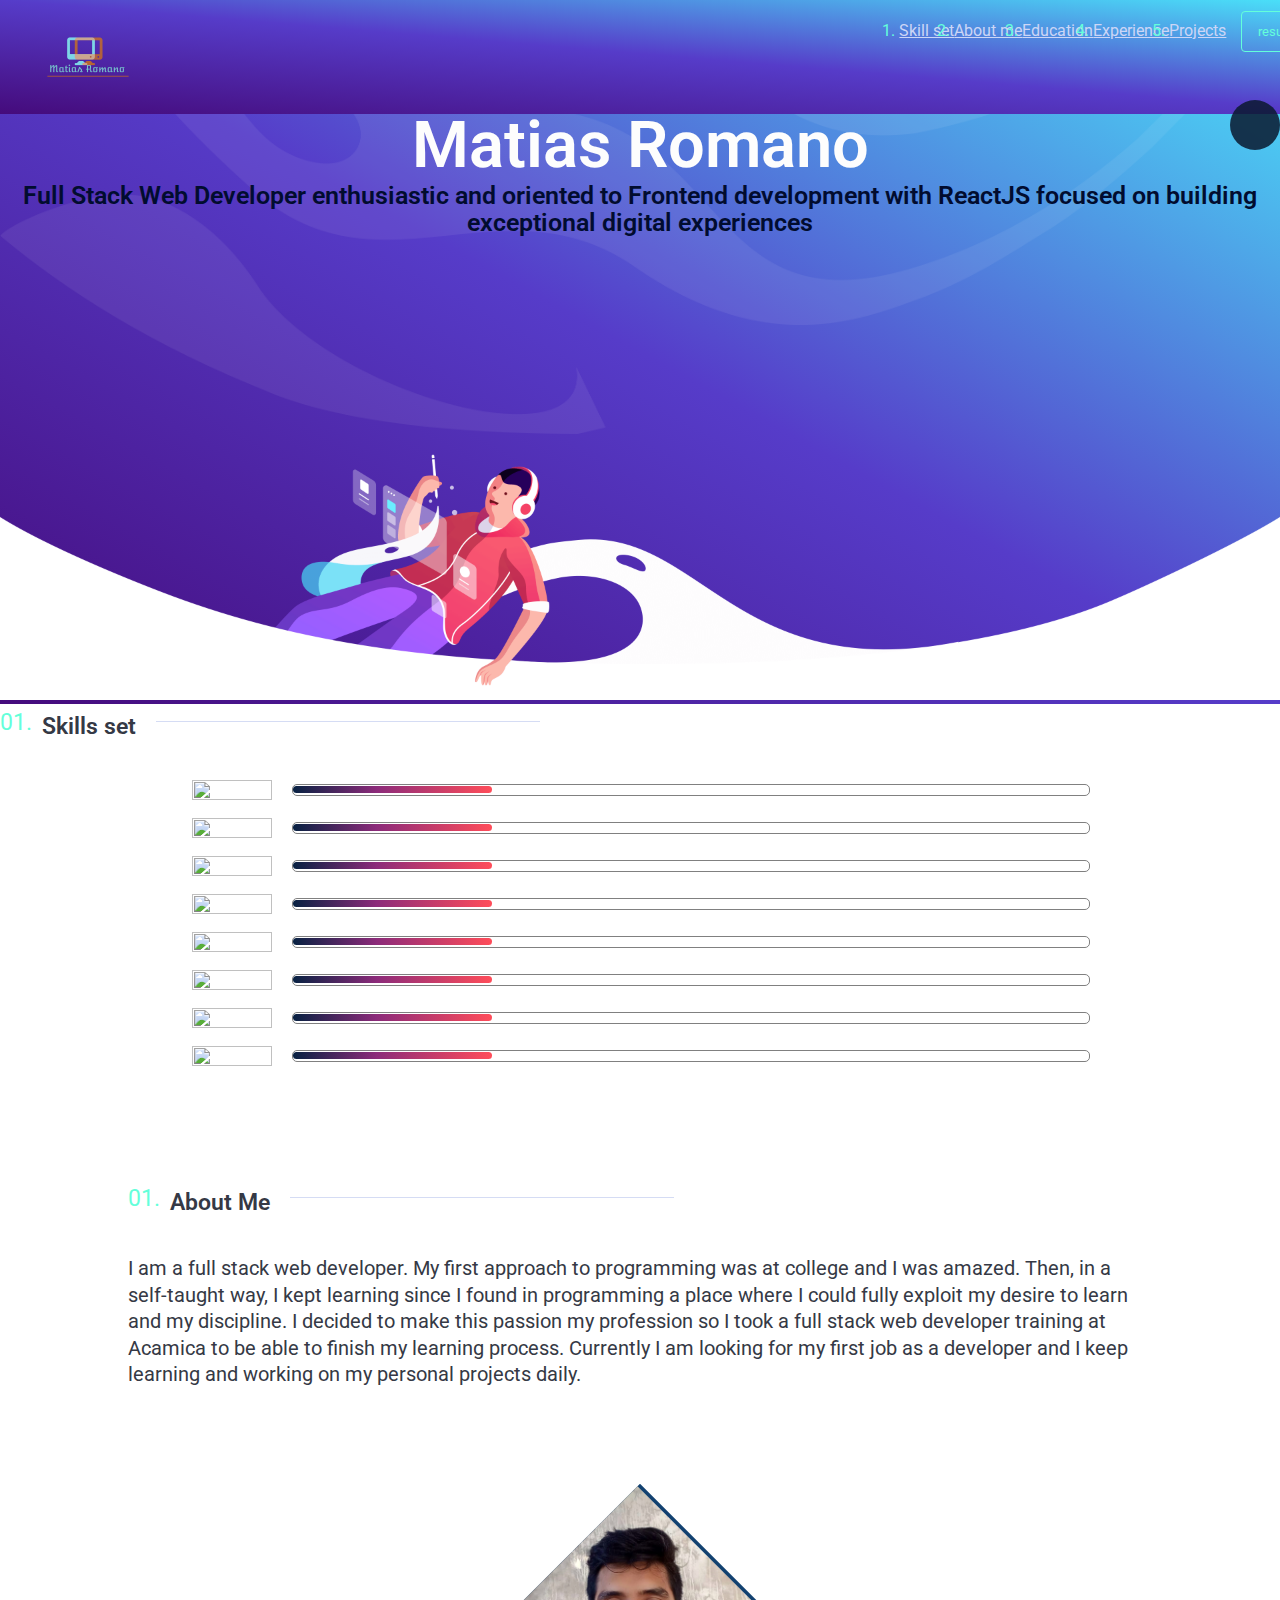
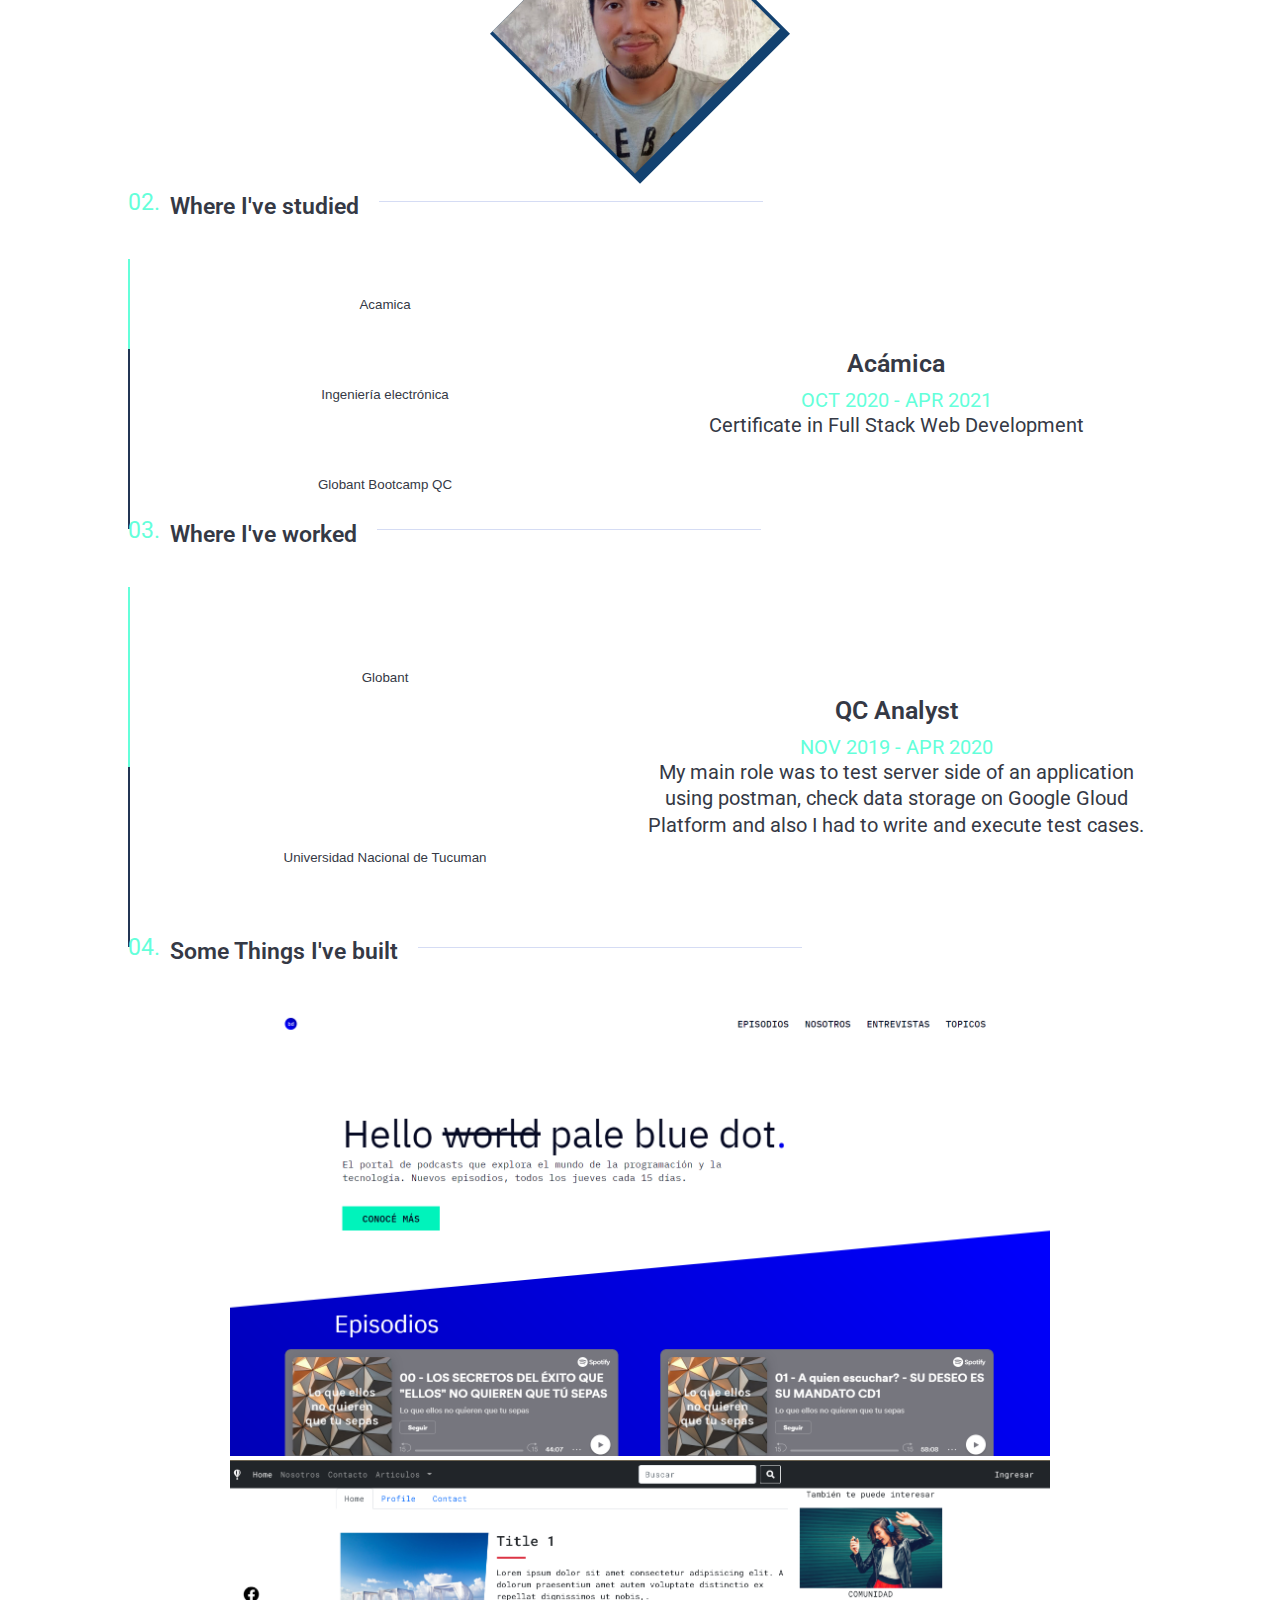
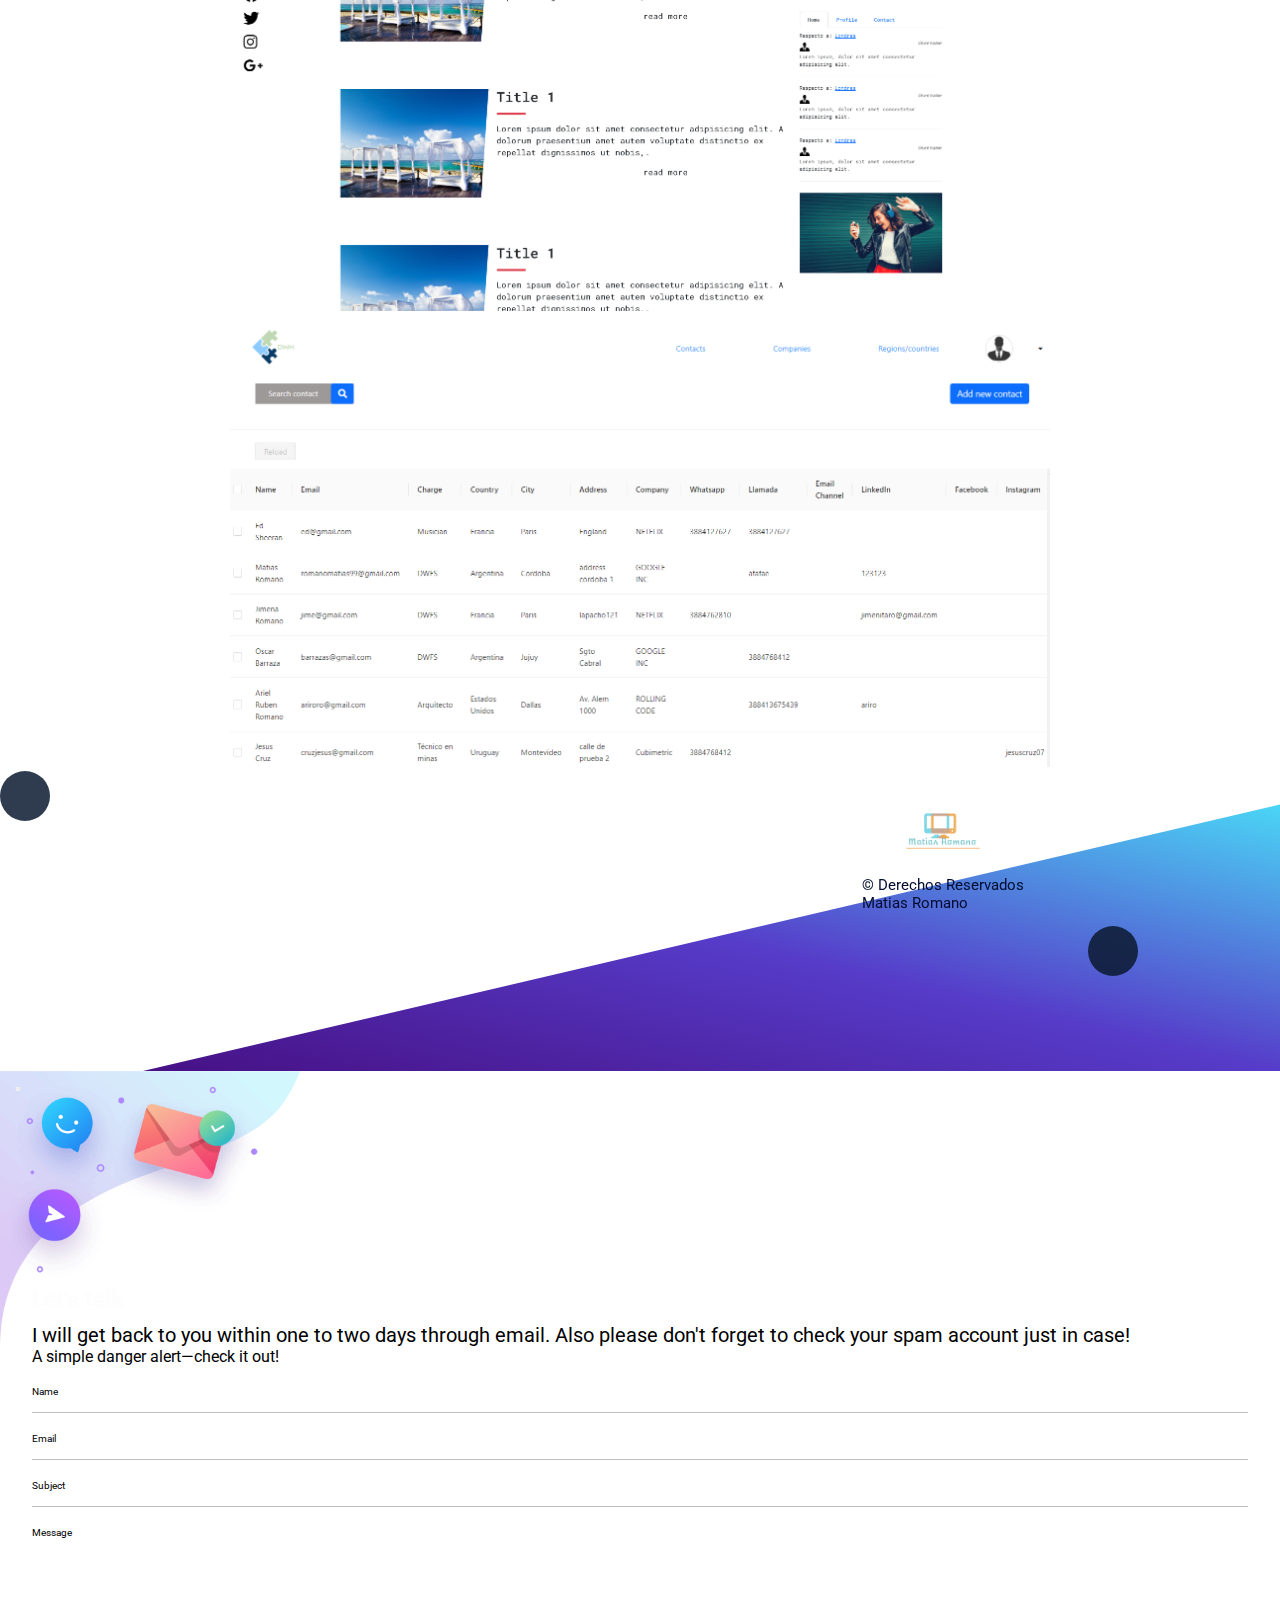
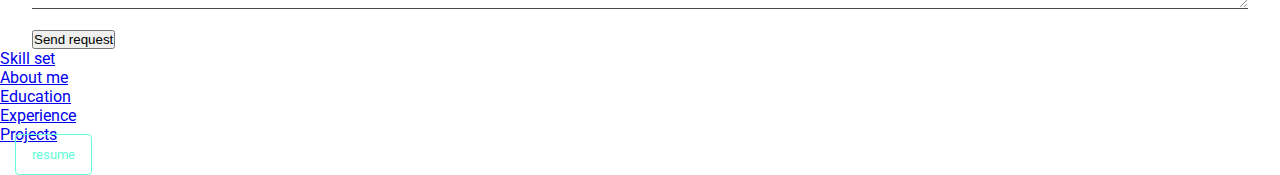
==== commit d514d2f4: "cambios al formulario de contacto para que se cierre solo luego del submit" ====
--- a/index.html
+++ b/index.html
@@ -204,7 +204,7 @@
                 <div id="experience-data-1" class="show-education-information">
                     <div>
                         <h3 class="gray-white-color">QC Analyst</h3>
-                        <p class="blue-color">NOV 2019 - APR 2020</p>
+                        <p class="green-color">NOV 2019 - APR 2020</p>
                         <p class="gray-darker-color letter-styles">My main role was to test server side of
                             an application using postman, check
                             data storage on Google Gloud Platform
@@ -215,7 +215,7 @@
                 <div id="experience-data-2" class="hide-education-information">
                     <div>
                         <h3 class="gray-white-color">Assistant Professor</h3>
-                        <p class="blue-color">JUN 2017 - JUN 2018</p>
+                        <p class="green-color">JUN 2017 - JUN 2018</p>
                         <p class="gray-darker-color letter-styles">My role was to teach Electrical Material
                             and Electronic Devices subjects</p>
                     </div>
@@ -339,31 +339,34 @@
 <div class="modal fade" id="exampleModal" tabindex="-1" aria-labelledby="exampleModalLabel" aria-hidden="true">
     <div class="modal-dialog">
       <div class="modal-content cambio-bg">
-        <button type="button" class="btn-close posicion-boton-close" data-bs-dismiss="modal" aria-label="Close"></button>
+        <button id="close-form-contact" type="button" class="btn-close posicion-boton-close" data-bs-dismiss="modal" aria-label="Close"></button>
         <div class="modal-body modal-spacing">
-          <form action="">
+          <form action="" onsubmit="formularioContactoSubmit(event)">
             <h2 class="text-dark">Let's talk</h2>
             <p>I will get back to you within one to two days through email. Also please don't forget to check your spam account just in case!</p>
+            <div id="msj-submit" class="alert alert-danger d-none" role="alert">
+              A simple danger alert—check it out!
+            </div>
             <div class="form-input-container">
                 <label for="floatingInput">Name</label>
-                <input type="text" class="" id="" placeholder="">
+                <input type="text" class="" id="" placeholder="" required>
             </div>
             <div class="form-input-container">
                 <label for="">Email</label>
-                <input type="email" class="" id="" placeholder="">
+                <input type="email" class="" id="" placeholder="" required>
             </div>
             <div class="form-input-container">
                 <label for="">Subject</label>
-                <input type="text" class="" id="" placeholder="">
+                <input type="text" class="" id="" placeholder="" required>
             </div>
             <div class="form-input-container">
                 <label for="">Message</label>
-                <textarea name="message" id="" cols="50" rows="5" class="estilos-text-area"></textarea>
+                <textarea name="message" id="" cols="50" rows="5" class="estilos-text-area" required></textarea>
+            </div>
+            <div class="modal-footer justify-content-center">
+              <button type="" class="btn btn-danger w-100">Send request</button>
             </div>
           </form>
-        </div>
-        <div class="modal-footer justify-content-center">
-          <button type="button" class="btn btn-danger w-100">Send request</button>
         </div>
       </div>
     </div>
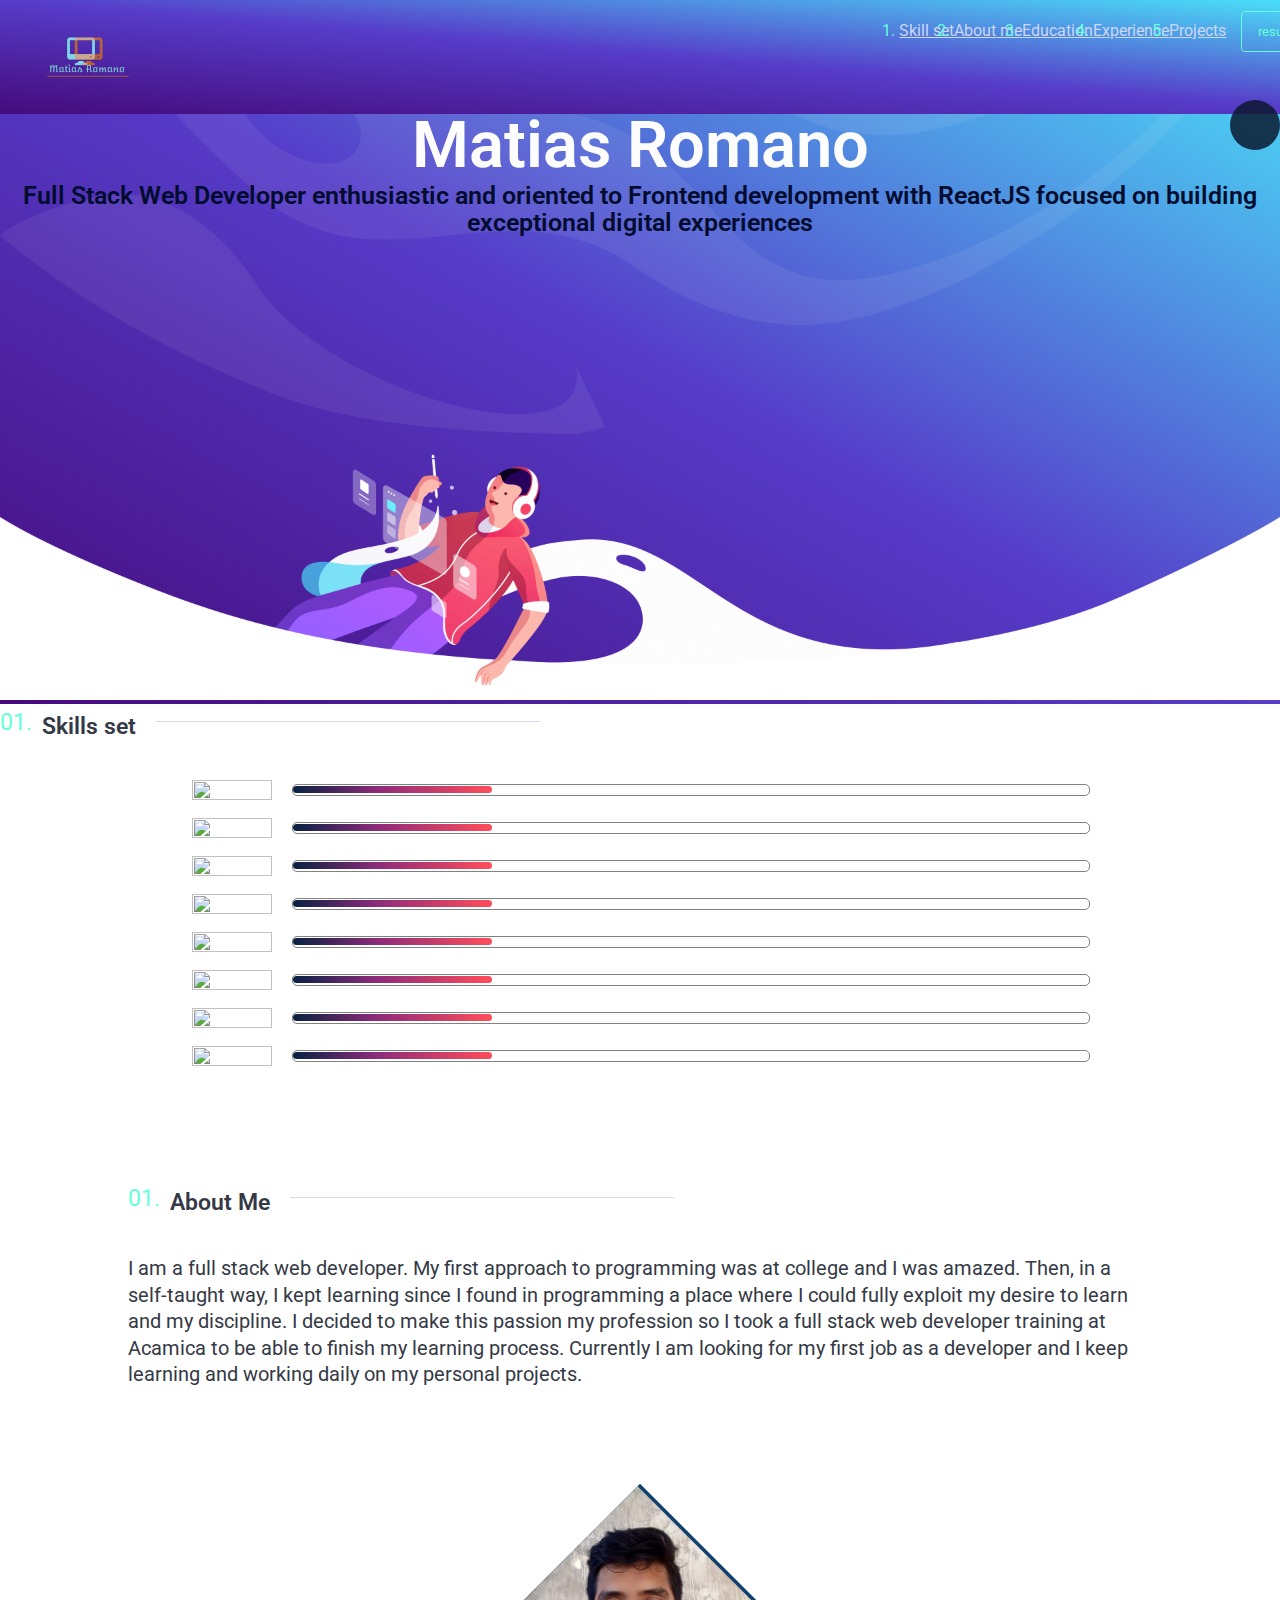
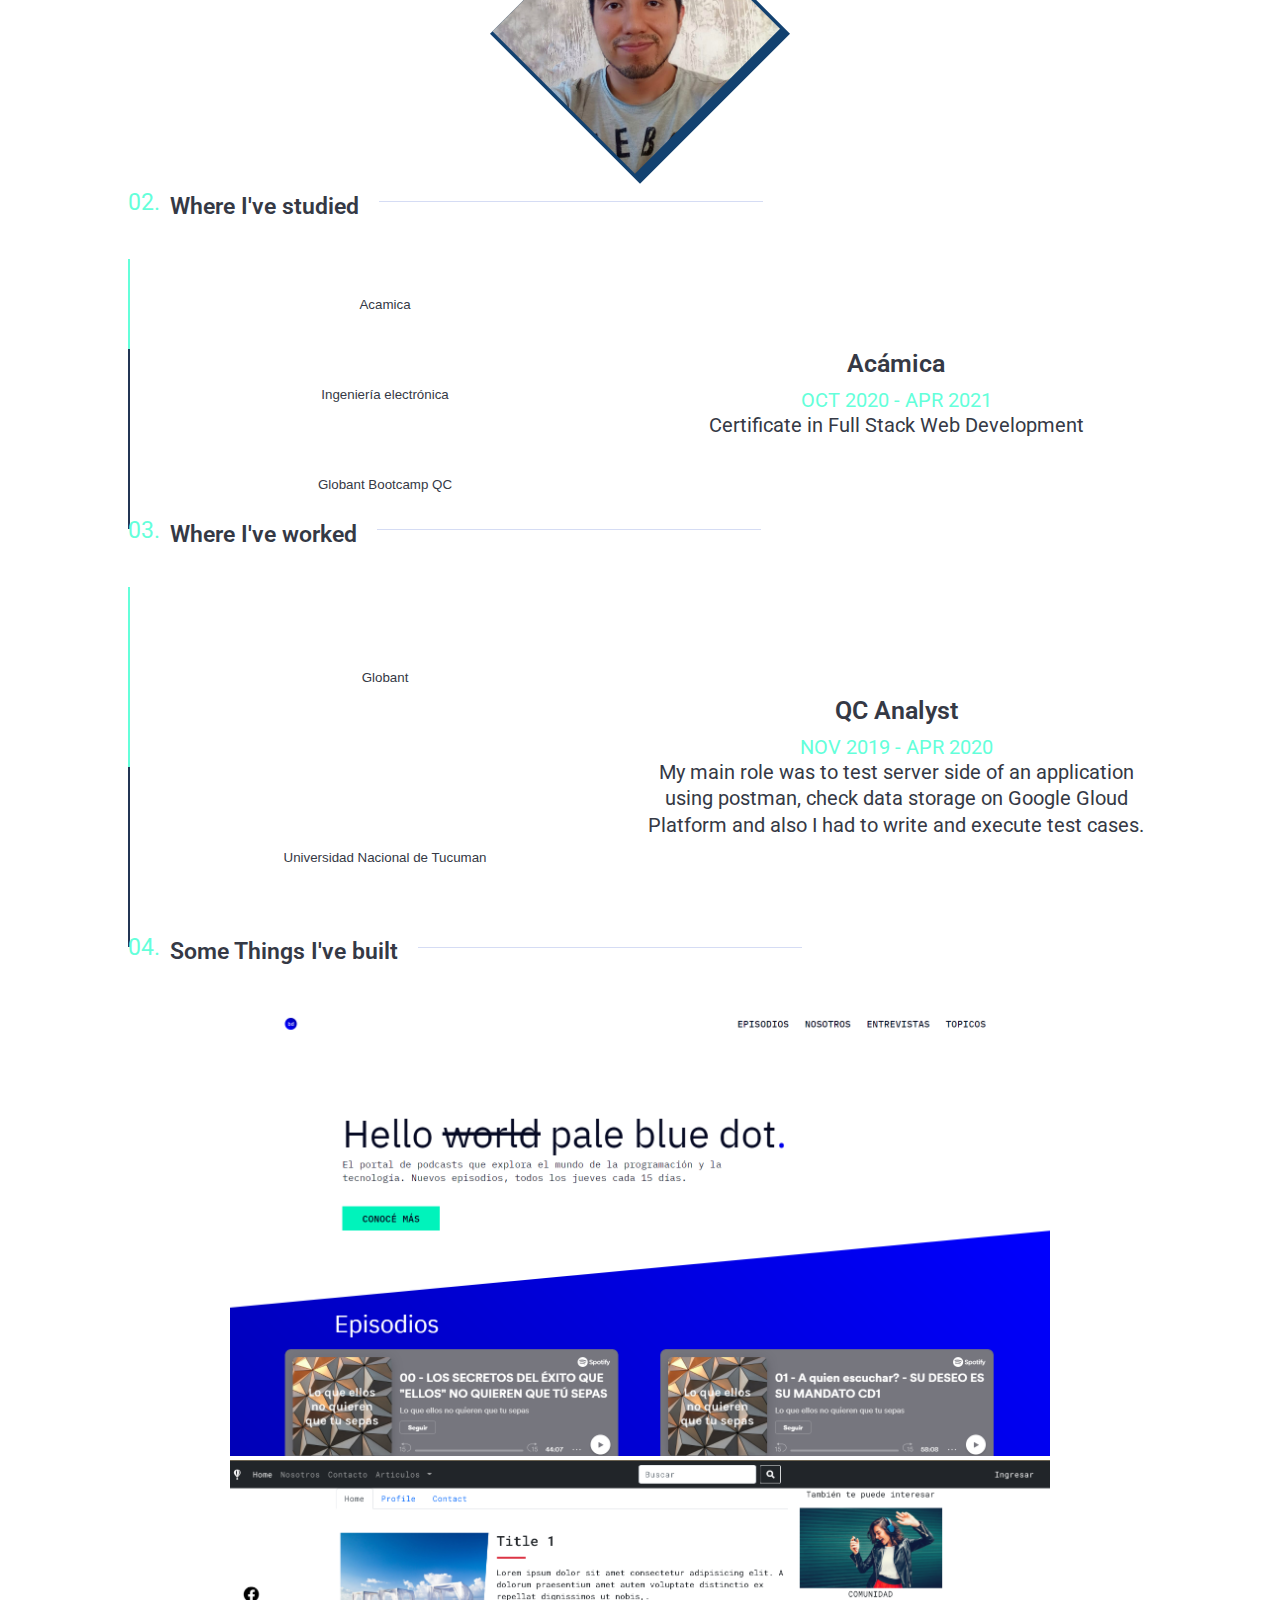
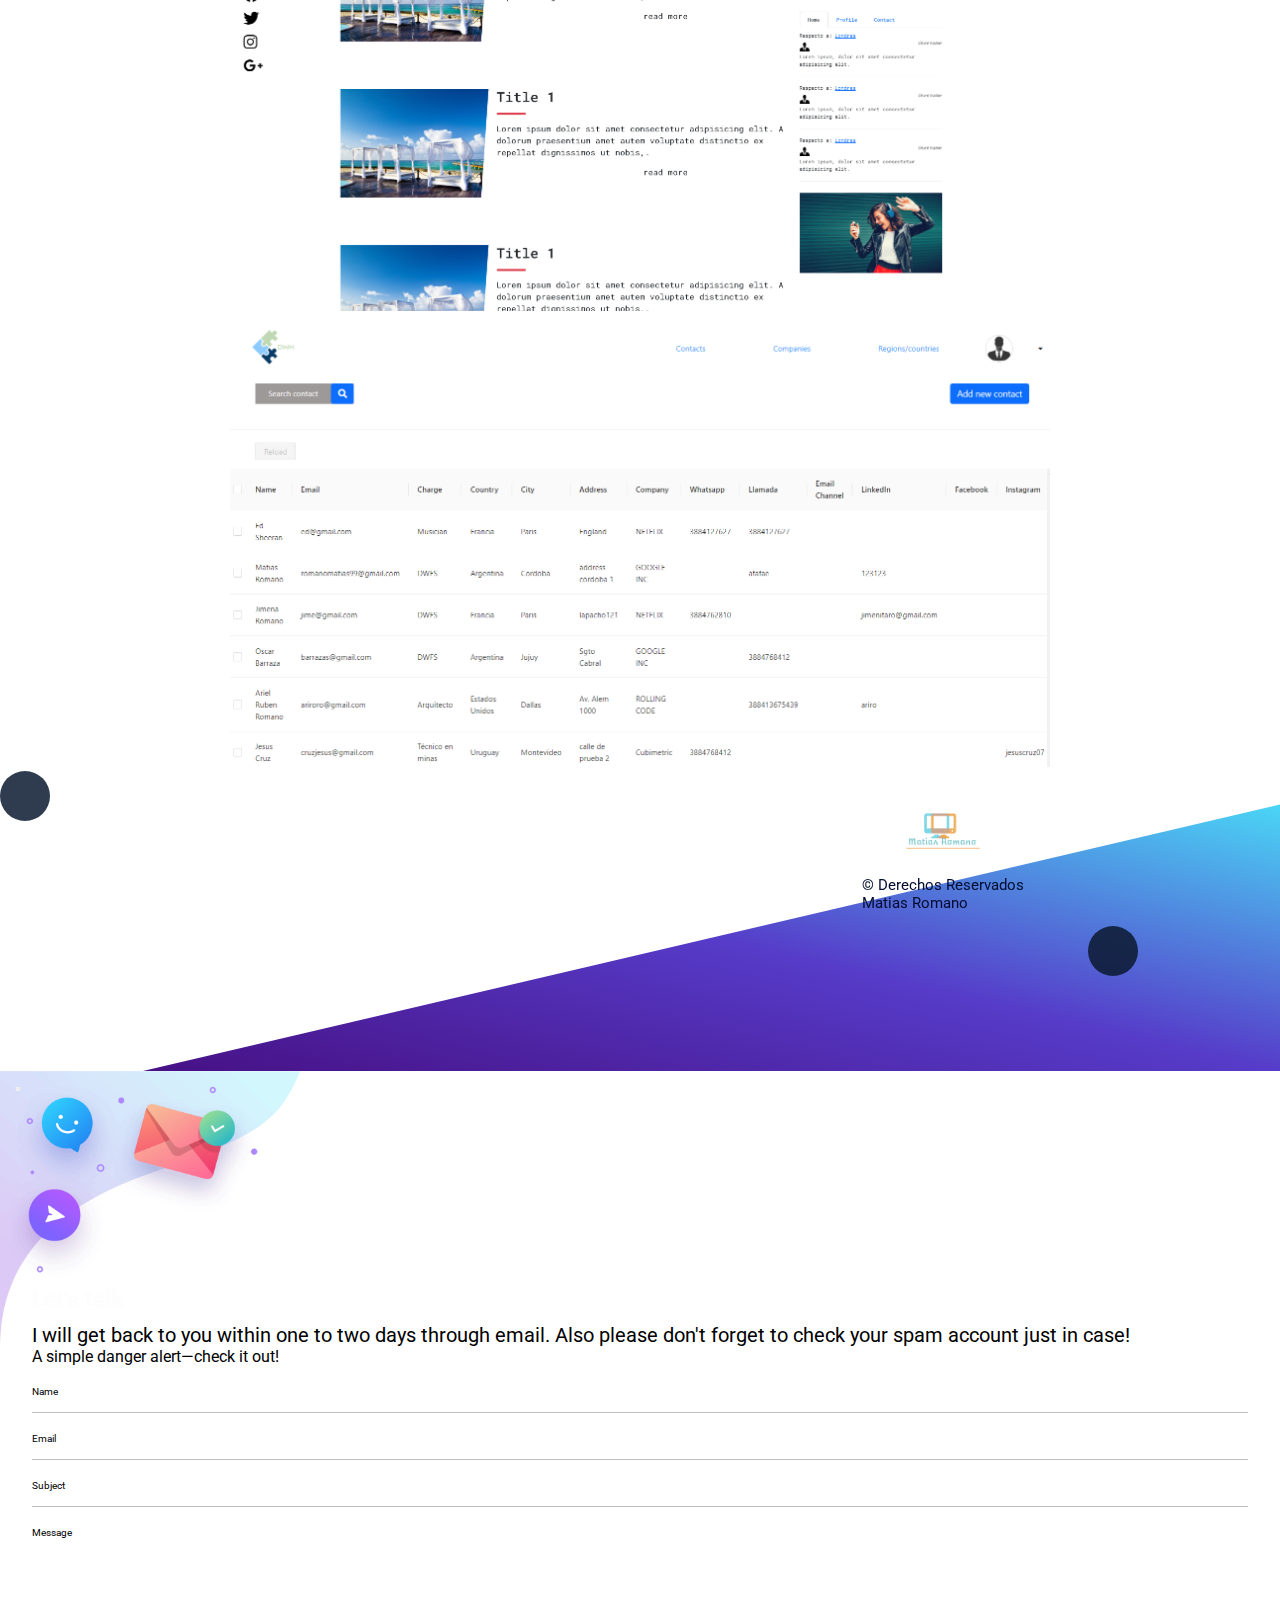
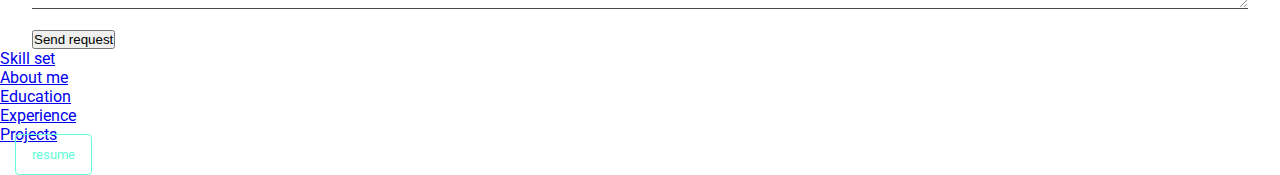
==== commit bef8cee0: "un pequeño cambio a un texto del about me" ====
--- a/index.html
+++ b/index.html
@@ -139,7 +139,7 @@
         <div class="about-me-bg-lg seccion-animada-y">
             <div class="about-me-data-lg mx-0 mx-md-5 my-0 my-md-5">
                 <h2 class="numbered-heading-section">About Me</h2>
-                <p class="gray-darker-color letter-styles">I am a full stack web developer. My first approach to programming was at college and I was amazed. Then, in a self-taught way, I kept learning since I found in programming a place where I could fully exploit my desire to learn and my discipline. I decided to make this passion my profession so I took a full stack web developer training at Acamica to be able to finish my learning process. Currently I am looking for my first job as a developer and I keep learning and working on my personal projects daily.</p>
+                <p class="gray-darker-color letter-styles">I am a full stack web developer. My first approach to programming was at college and I was amazed. Then, in a self-taught way, I kept learning since I found in programming a place where I could fully exploit my desire to learn and my discipline. I decided to make this passion my profession so I took a full stack web developer training at Acamica to be able to finish my learning process. Currently I am looking for my first job as a developer and I keep learning and working daily on my personal projects.</p>
             </div>
         </div>
     </section>
@@ -229,6 +229,7 @@
             <div class="container-img-card position-relative my-5">
                 <div class="table-img-container"><a href="javascript:void(0);" class="h-100"><img src="./img/proy1acamica.png" class="table-img-styles" alt=""></a></div>
                 <ul class="details">
+                  <div class="project-number">01</div>
                     <div class="project-content"> 
                         <div>
                             <p class="project-overline">Featured Project</p>
@@ -257,6 +258,7 @@
             <div class="container-img-card position-relative my-5">
                 <div class="table-img-container"><a href="javascript:void(0);" class="h-100"><img src="./img/proy1rollingcode.png" class="table-img-styles" alt=""></a></div>
                 <ul class="details">
+                  <div class="project-number">02</div>
                     <div class="project-content"> 
                         <div>
                             <p class="project-overline">Featured Project</p>
@@ -285,6 +287,7 @@
             <div class="container-img-card position-relative my-5">
                 <div class="table-img-container"><a href="javascript:void(0);" class="h-100"><img src="./img/proy4acamica.png" class="table-img-styles" alt=""></a></div>
                 <ul class="details">
+                  <div class="project-number">03</div>
                     <div class="project-content"> 
                         <div>
                             <p class="project-overline">Featured Project</p>
--- a/css/styles.css
+++ b/css/styles.css
@@ -422,6 +422,13 @@
     border-bottom: 1px solid black;
     font-size: 12px;
     opacity: 0.7;
+}
+.project-number {
+    position: absolute;
+    top: 10px;
+    right: 10px;
+    color:#64ffda;
+    font-size: 30px;
 }
 .modal-spacing {
     padding-top: 180px;
@@ -1886,6 +1893,13 @@
     }
 }
 @media (max-width: 768px) {
+    .project-number {
+        position: absolute;
+        top: 10px;
+        right: 10px;
+        color: #64ffda;
+        font-size: 18px;
+    }
     .hide-bottom-menu {
         list-style: none;
         background-image: linear-gradient(to right, #072142, #8c2b7a 42%, #ff4d5a);
